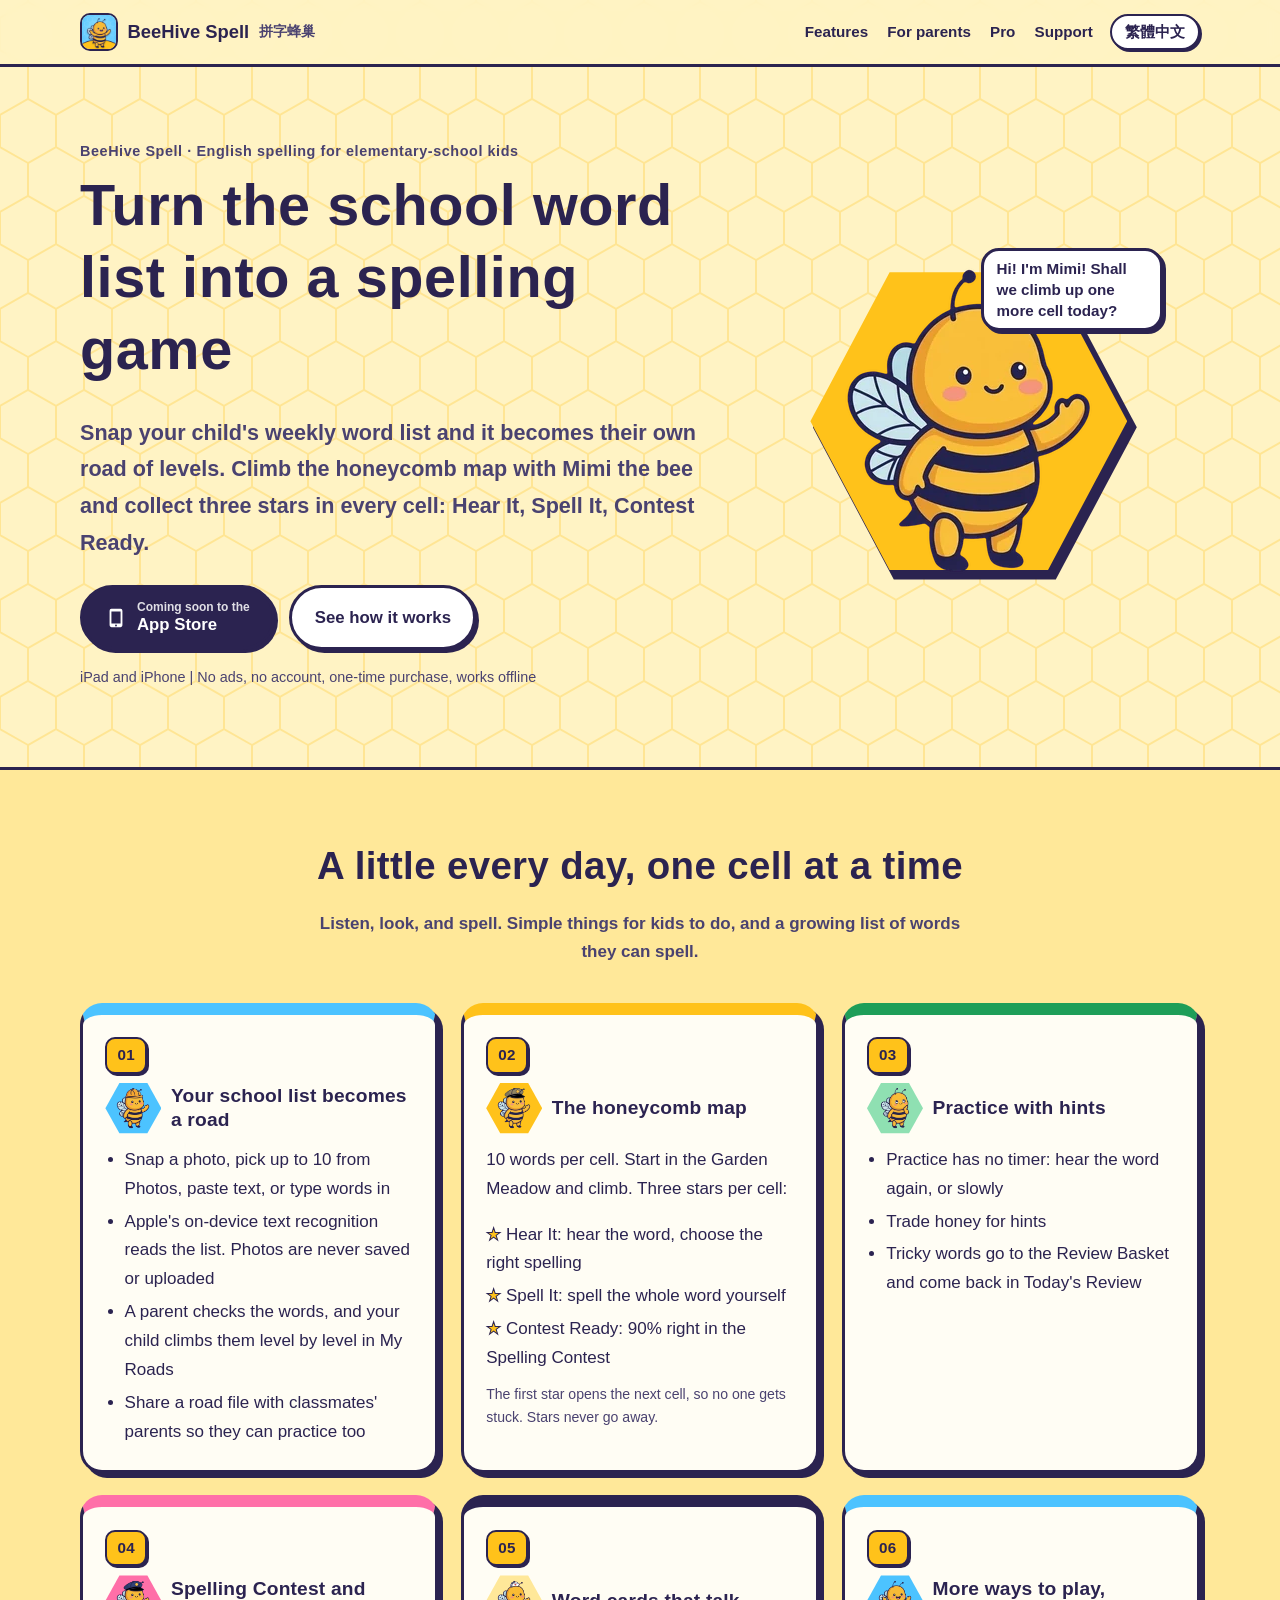
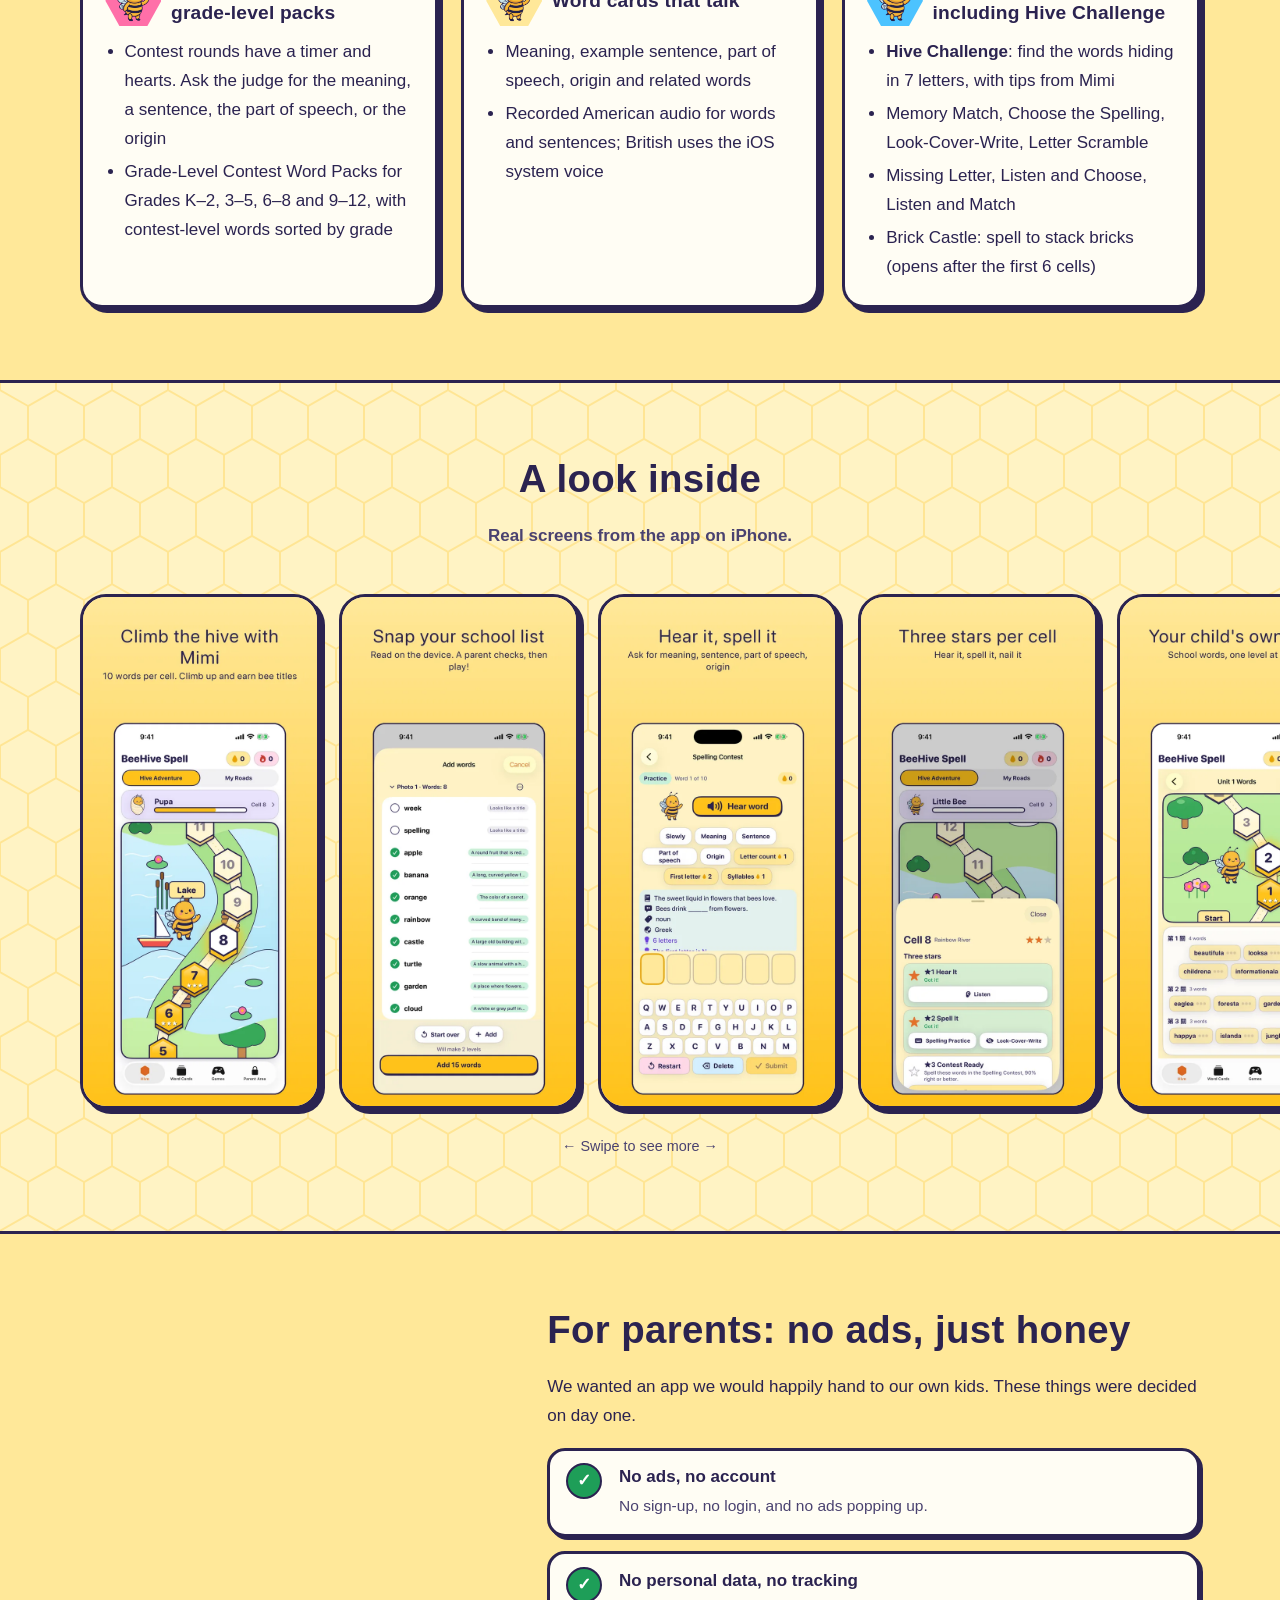
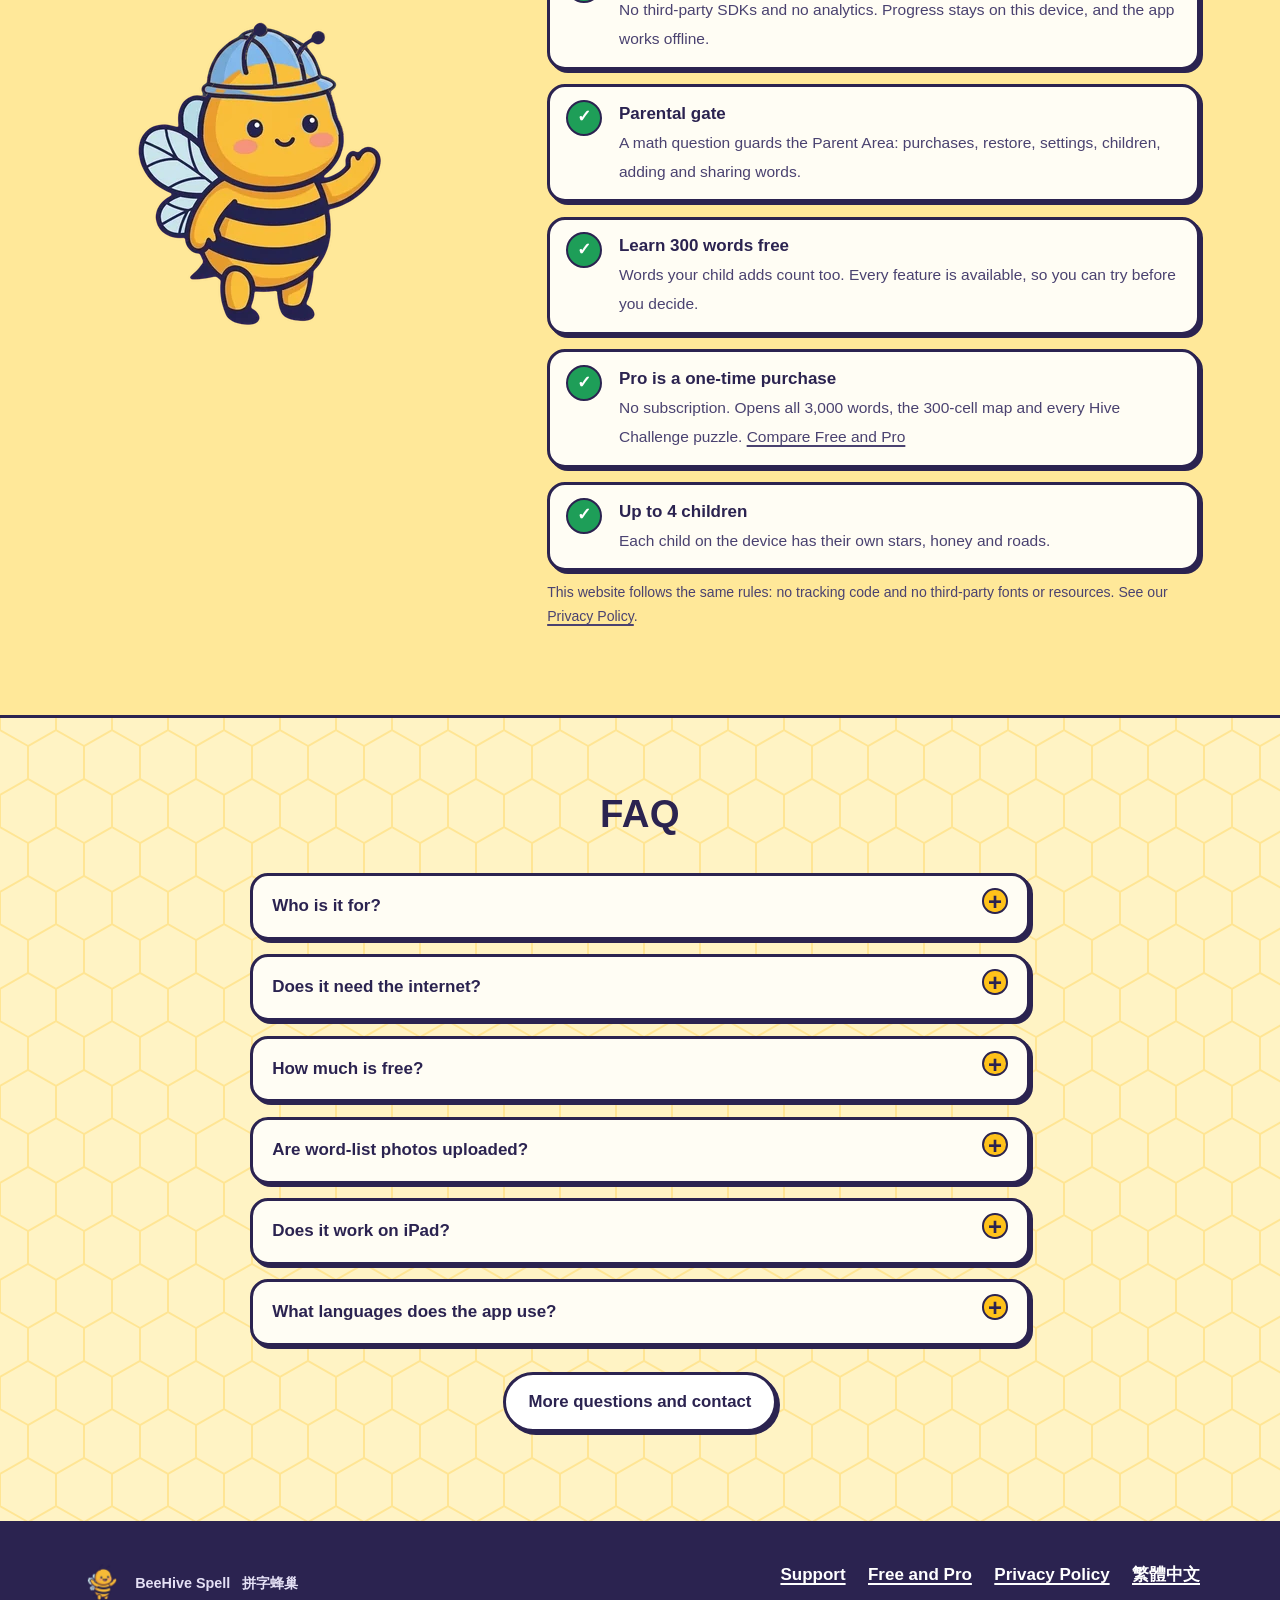
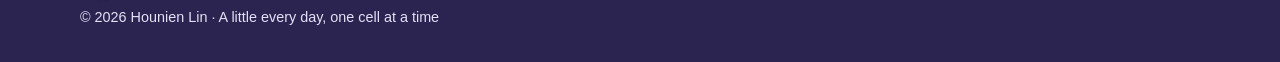
==== en/index.html @ 7cbc0c39 "BeeHive Spell website: landing, Pro, support and privacy pages (zh-Hant + en) Static site for GitHub" ====
<!doctype html>
<html lang="en">
<head>
<meta charset="utf-8">
<meta name="viewport" content="width=device-width, initial-scale=1">
<title>BeeHive Spell: turn school word lists into a spelling game</title>
<meta name="description" content="BeeHive Spell is an English spelling app for elementary-school kids. Turn your child's school word list into a spelling game, climb the honeycomb map with Mimi the bee, and collect three stars in every cell. No ads, no account, one-time purchase.">
<link rel="canonical" href="https://hounienlin.github.io/beehive_web/en/">
<link rel="alternate" hreflang="zh-Hant" href="https://hounienlin.github.io/beehive_web/">
<link rel="alternate" hreflang="en" href="https://hounienlin.github.io/beehive_web/en/">
<link rel="alternate" hreflang="x-default" href="https://hounienlin.github.io/beehive_web/">
<meta property="og:type" content="website">
<meta property="og:title" content="BeeHive Spell">
<meta property="og:description" content="Turn your child's school word list into a spelling game: snap, check, play.">
<meta property="og:image" content="https://hounienlin.github.io/beehive_web/assets/img/icon/og-icon.png">
<meta property="og:locale" content="en_US">
<meta name="theme-color" content="#FFC21A">
<link rel="icon" href="../assets/img/icon/favicon-32.png" sizes="32x32" type="image/png">
<link rel="icon" href="../assets/img/icon/favicon-192.png" sizes="192x192" type="image/png">
<link rel="apple-touch-icon" href="../assets/img/icon/apple-touch-icon.png">
<link rel="stylesheet" href="../assets/css/style.css">
</head>
<body>
<a class="skip" href="#main">Skip to main content</a>

<header class="site-header">
  <div class="wrap">
    <a class="brand" href="index.html"><img src="../assets/img/icon/favicon-192.png" alt="" width="38" height="38">BeeHive Spell <small lang="zh-Hant">拼字蜂巢</small></a>
    <nav class="nav" aria-label="Main">
      <a class="hide-sm" href="#features">Features</a>
      <a class="hide-sm" href="#parents">For parents</a>
      <a href="pro.html">Pro</a>
      <a href="support.html">Support</a>
      <a class="lang" href="../index.html" hreflang="zh-Hant" lang="zh-Hant">繁體中文</a>
    </nav>
  </div>
</header>

<main id="main">

<section class="hero" aria-labelledby="hero-title">
  <div class="wrap">
    <div>
      <p class="eyebrow">BeeHive Spell · English spelling for elementary-school kids</p>
      <h1 id="hero-title">Turn the school word list into a spelling game</h1>
      <p class="lede">Snap your child's weekly word list and it becomes their own road of levels. Climb the honeycomb map with Mimi the bee and collect three stars in every cell: Hear It, Spell It, Contest Ready.</p>
      <div class="hero-cta">
        <!-- TODO(after launch): replace href with https://apps.apple.com/app/id<APP_ID>
             and switch to the "Download on the App Store" badge from Apple's marketing resources
             (download it into assets/img/; do not hot-link it from Apple's servers). -->
        <a class="btn btn-store" href="#" aria-label="Coming soon to the App Store">
          <svg viewBox="0 0 24 24" aria-hidden="true"><path d="M7 2h10a2 2 0 0 1 2 2v16a2 2 0 0 1-2 2H7a2 2 0 0 1-2-2V4a2 2 0 0 1 2-2zm0 3v13h10V5H7zm5 14.2a1 1 0 1 0 0 2 1 1 0 0 0 0-2z"/></svg>
          <span><small>Coming soon to the</small>App Store</span>
        </a>
        <a class="btn btn-ghost" href="#features">See how it works</a>
      </div>
      <p class="hero-note">iPad and iPhone | No ads, no account, one-time purchase, works offline</p>
    </div>
    <div class="hero-art">
      <img src="../assets/img/mascot/mascot_bee.webp" alt="Mimi the bee, a cartoon bee waving hello" width="360" height="360">
      <p class="bubble" aria-hidden="true">Hi! I'm Mimi! Shall we climb up one more cell today?</p>
    </div>
  </div>
</section>

<section id="features" class="section band" aria-labelledby="features-title">
  <div class="wrap">
    <div class="section-head">
      <h2 id="features-title">A little every day, one cell at a time</h2>
      <p>Listen, look, and spell. Simple things for kids to do, and a growing list of words they can spell.</p>
    </div>
    <div class="grid">
      <article class="card feature c-sky">
        <span class="no">01</span>
        <h3><span class="icon-hex"><img src="../assets/img/mascot/mascot_bee_builder.webp" alt="" width="48" height="48" loading="lazy"></span>Your school list becomes a road</h3>
        <ul>
          <li>Snap a photo, pick up to 10 from Photos, paste text, or type words in</li>
          <li>Apple's on-device text recognition reads the list. Photos are never saved or uploaded</li>
          <li>A parent checks the words, and your child climbs them level by level in My Roads</li>
          <li>Share a road file with classmates' parents so they can practice too</li>
        </ul>
      </article>

      <article class="card feature c-honey">
        <span class="no">02</span>
        <h3><span class="icon-hex"><img src="../assets/img/mascot/mascot_bee_scout.webp" alt="" width="48" height="48" loading="lazy"></span>The honeycomb map</h3>
        <p>10 words per cell. Start in the Garden Meadow and climb. Three stars per cell:</p>
        <ul class="stars">
          <li>Hear It: hear the word, choose the right spelling</li>
          <li>Spell It: spell the whole word yourself</li>
          <li>Contest Ready: 90% right in the Spelling Contest</li>
        </ul>
        <p class="note">The first star opens the next cell, so no one gets stuck. Stars never go away.</p>
      </article>

      <article class="card feature c-leaf">
        <span class="no">03</span>
        <h3><span class="icon-hex"><img src="../assets/img/mascot/mascot_mood_think.webp" alt="" width="48" height="48" loading="lazy"></span>Practice with hints</h3>
        <ul>
          <li>Practice has no timer: hear the word again, or slowly</li>
          <li>Trade honey for hints</li>
          <li>Tricky words go to the Review Basket and come back in Today's Review</li>
        </ul>
      </article>

      <article class="card feature c-pink">
        <span class="no">04</span>
        <h3><span class="icon-hex"><img src="../assets/img/mascot/mascot_bee_captain.webp" alt="" width="48" height="48" loading="lazy"></span>Spelling Contest and grade-level packs</h3>
        <ul>
          <li>Contest rounds have a timer and hearts. Ask the judge for the meaning, a sentence, the part of speech, or the origin</li>
          <li>Grade-Level Contest Word Packs for Grades K–2, 3–5, 6–8 and 9–12, with contest-level words sorted by grade</li>
        </ul>
        <!-- Grade packs: list them; never claim complete grade coverage (see marketing-terms.md). Pricing of packs is undecided: do not mention price or "included in Pro". -->
      </article>

      <article class="card feature c-ink">
        <span class="no">05</span>
        <h3><span class="icon-hex"><img src="../assets/img/mascot/mascot_bee_nurse.webp" alt="" width="48" height="48" loading="lazy"></span>Word cards that talk</h3>
        <ul>
          <li>Meaning, example sentence, part of speech, origin and related words</li>
          <li>Recorded American audio for words and sentences; British uses the iOS system voice</li>
        </ul>
      </article>

      <article class="card feature c-sky">
        <span class="no">06</span>
        <h3><span class="icon-hex"><img src="../assets/img/mascot/mascot_mood_cheer.webp" alt="" width="48" height="48" loading="lazy"></span>More ways to play, including Hive Challenge</h3>
        <ul>
          <li><strong>Hive Challenge</strong>: find the words hiding in 7 letters, with tips from Mimi</li>
          <li>Memory Match, Choose the Spelling, Look-Cover-Write, Letter Scramble</li>
          <li>Missing Letter, Listen and Choose, Listen and Match</li>
          <li>Brick Castle: spell to stack bricks (opens after the first 6 cells)</li>
        </ul>
      </article>
    </div>
  </div>
</section>

<section id="screens" class="section" aria-labelledby="screens-title">
  <div class="wrap section-head">
    <h2 id="screens-title">A look inside</h2>
    <p>Real screens from the app on iPhone.</p>
  </div>
  <!-- Source: app repo docs/appstore/final/en-US/iphone-6.9/, regenerate with tools/sync_assets.py; re-check alt text when the set changes -->
  <ul class="shots" aria-label="App screenshots, scroll sideways">
    <li><img src="../assets/img/screenshots/en-US/01-climb-hive.webp" alt="The honeycomb map: climb with Mimi and earn bee titles" width="600" height="1304" loading="lazy"></li>
    <li><img src="../assets/img/screenshots/en-US/02-scan-to-road.webp" alt="Snap your school list: words are read on the device, a parent checks, then play" width="600" height="1304" loading="lazy"></li>
    <li><img src="../assets/img/screenshots/en-US/03-spelling-hints.webp" alt="Spelling practice: ask for meaning, sentence, part of speech or origin" width="600" height="1304" loading="lazy"></li>
    <li><img src="../assets/img/screenshots/en-US/04-three-stars.webp" alt="Three stars per cell" width="600" height="1304" loading="lazy"></li>
    <li><img src="../assets/img/screenshots/en-US/05-my-roads.webp" alt="My Roads: school words, one level at a time" width="600" height="1304" loading="lazy"></li>
    <li><img src="../assets/img/screenshots/en-US/06-word-card.webp" alt="A word card that reads the word aloud" width="600" height="1304" loading="lazy"></li>
    <li><img src="../assets/img/screenshots/en-US/07-practice-modes.webp" alt="The games screen with many ways to practice" width="600" height="1304" loading="lazy"></li>
    <li><img src="../assets/img/screenshots/en-US/08-parent-gate.webp" alt="The parental gate in front of the Parent Area" width="600" height="1304" loading="lazy"></li>
  </ul>
  <p class="shots-hint" aria-hidden="true">← Swipe to see more →</p>
</section>

<section id="parents" class="section band" aria-labelledby="parents-title">
  <div class="wrap trust">
    <div class="trust-art">
      <img src="../assets/img/mascot/mascot_bee_guard.webp" alt="Mimi as a guard bee wearing a cap" width="360" height="360" loading="lazy">
    </div>
    <div>
      <h2 id="parents-title">For parents: no ads, just honey</h2>
      <p>We wanted an app we would happily hand to our own kids. These things were decided on day one.</p>
      <ul class="checks">
        <li><div><strong>No ads, no account</strong><span>No sign-up, no login, and no ads popping up.</span></div></li>
        <li><div><strong>No personal data, no tracking</strong><span>No third-party SDKs and no analytics. Progress stays on this device, and the app works offline.</span></div></li>
        <li><div><strong>Parental gate</strong><span>A math question guards the Parent Area: purchases, restore, settings, children, adding and sharing words.</span></div></li>
        <li><div><strong>Learn 300 words free</strong><span>Words your child adds count too. Every feature is available, so you can try before you decide.</span></div></li>
        <li><div><strong>Pro is a one-time purchase</strong><span>No subscription. Opens all 3,000 words, the 300-cell map and every Hive Challenge puzzle. <a href="pro.html">Compare Free and Pro</a></span></div></li>
        <li><div><strong>Up to 4 children</strong><span>Each child on the device has their own stars, honey and roads.</span></div></li>
      </ul>
      <p class="note">This website follows the same rules: no tracking code and no third-party fonts or resources. See our <a href="privacy.html">Privacy Policy</a>.</p>
    </div>
  </div>
</section>

<section id="faq" class="section" aria-labelledby="faq-title">
  <div class="narrow">
    <div class="section-head">
      <h2 id="faq-title">FAQ</h2>
    </div>
    <div class="faq">
      <details>
        <summary>Who is it for?</summary>
        <p>BeeHive Spell helps elementary-school kids practice English spelling. Kind words only: when a word is tricky, Mimi says "Almost! Let's listen again!"</p>
      </details>
      <details>
        <summary>Does it need the internet?</summary>
        <p>No. Words, images and audio are bundled in the app, so it works offline.</p>
      </details>
      <details>
        <summary>How much is free?</summary>
        <p>Your child can learn up to 300 words for free, including words you add yourself, with every feature available. After 300 learned words, starting practice shows the Pro screen for a parent to decide. See <a href="pro.html">Free and Pro</a>.</p>
      </details>
      <details>
        <summary>Are word-list photos uploaded?</summary>
        <p>No. Apple's built-in text recognition reads the words on this device only. Photos are never saved or uploaded.</p>
      </details>
      <details>
        <summary>Does it work on iPad?</summary>
        <p>Yes. BeeHive Spell is designed for iPad first and also works on iPhone.</p>
      </details>
      <details>
        <summary>What languages does the app use?</summary>
        <p>English or Traditional Chinese, switchable in the app.</p>
      </details>
    </div>
    <p style="text-align:center;margin-top:1.6rem"><a class="btn btn-ghost" href="support.html">More questions and contact</a></p>
  </div>
</section>

</main>

<footer class="site-footer">
  <div class="wrap">
    <div>
      <p class="foot-brand"><img src="../assets/img/mascot/mascot_mood_cheer.webp" alt="" width="44" height="44" loading="lazy">BeeHive Spell <span lang="zh-Hant">拼字蜂巢</span></p>
      <p>© 2026 Hounien Lin · A little every day, one cell at a time</p>
    </div>
    <nav aria-label="Footer">
      <ul>
        <li><a href="support.html">Support</a></li>
        <li><a href="pro.html">Free and Pro</a></li>
        <li><a href="privacy.html">Privacy Policy</a></li>
        <li><a href="../index.html" hreflang="zh-Hant" lang="zh-Hant">繁體中文</a></li>
      </ul>
    </nav>
  </div>
</footer>
</body>
</html>
---- assets/css/style.css ----
/* BeeHive Spell site — one stylesheet, no external fonts or resources. */

:root {
  --honey: #FFC21A;
  --honey-soft: #FFE899;
  --cream: #FFF3C4;
  --sky: #4CC3FF;
  --leaf: #1E9E58;
  --pink: #FF6FA8;
  --ink: #2B2350;
  --ink-soft: #4A4270;
  --paper: #FFFDF4;
  --radius: 22px;
  --line: 3px;
  --pop: 5px 5px 0 var(--ink);
  --pop-sm: 3px 3px 0 var(--ink);
  --wrap: 1120px;
  --font: ui-rounded, "SF Pro Rounded", -apple-system, BlinkMacSystemFont, "PingFang TC", "Heiti TC",
    "Microsoft JhengHei", "Noto Sans TC", "Segoe UI", Roboto, "Helvetica Neue", Arial, sans-serif;
  color-scheme: light;
}

*, *::before, *::after { box-sizing: border-box; }

html { -webkit-text-size-adjust: 100%; scroll-behavior: smooth; }
@media (prefers-reduced-motion: reduce) {
  html { scroll-behavior: auto; }
  *, *::before, *::after { animation: none !important; transition: none !important; }
}

body {
  margin: 0;
  font-family: var(--font);
  font-size: 1.0625rem;
  line-height: 1.7;
  color: var(--ink);
  background-color: var(--cream);
  /* subtle honeycomb pattern (inline SVG, no network request) */
  background-image: url("data:image/svg+xml,%3Csvg xmlns='http://www.w3.org/2000/svg' width='56' height='97' viewBox='0 0 56 97'%3E%3Cpath d='M28 66 0 50V18L28 2l28 16v32L28 66zm0 31V66m0-64V-30' fill='none' stroke='%23FFC21A' stroke-opacity='.28' stroke-width='2'/%3E%3C/svg%3E");
  background-size: 56px 97px;
}

img { max-width: 100%; height: auto; display: block; }
a { color: inherit; text-decoration-thickness: 2px; text-underline-offset: 3px; }
a:hover { text-decoration-color: var(--pink); }
:focus-visible { outline: 3px solid var(--sky); outline-offset: 3px; border-radius: 6px; }

h1, h2, h3 { line-height: 1.25; margin: 0 0 .5em; letter-spacing: .01em; }
h1 { font-size: clamp(2rem, 6vw, 3.6rem); font-weight: 900; }
h2 { font-size: clamp(1.6rem, 3.6vw, 2.4rem); font-weight: 900; }
h3 { font-size: 1.2rem; font-weight: 800; }
p { margin: 0 0 1em; }

.wrap { width: min(100% - 2.5rem, var(--wrap)); margin-inline: auto; }
.narrow { width: min(100% - 2.5rem, 780px); margin-inline: auto; }

.skip {
  position: absolute; left: -999px; top: 0; z-index: 99;
  background: var(--ink); color: #fff; padding: .6rem 1rem; border-radius: 0 0 12px 0;
}
.skip:focus { left: 0; }

/* ---------- header ---------- */
.site-header {
  position: sticky; top: 0; z-index: 10;
  background: rgba(255, 243, 196, .94);
  border-bottom: var(--line) solid var(--ink);
}
@supports (backdrop-filter: blur(6px)) {
  .site-header { background: rgba(255, 243, 196, .82); backdrop-filter: blur(6px); }
}
.site-header .wrap {
  display: flex; align-items: center; gap: 1rem; min-height: 64px; flex-wrap: wrap;
}
.brand {
  display: flex; align-items: center; gap: .6rem; text-decoration: none; font-weight: 900; font-size: 1.15rem;
  margin-right: auto;
}
.brand img { width: 38px; height: 38px; border-radius: 10px; border: 2px solid var(--ink); }
.brand small { font-weight: 700; color: var(--ink-soft); font-size: .85rem; }
.nav { display: flex; gap: .25rem 1rem; flex-wrap: wrap; align-items: center; font-weight: 700; font-size: .95rem; }
.nav a { text-decoration: none; padding: .25rem .1rem; }
.nav a:hover { text-decoration: underline; }
.lang {
  border: 2px solid var(--ink); border-radius: 999px; padding: .2rem .8rem !important;
  background: #fff; box-shadow: 2px 2px 0 var(--ink);
}
@media (max-width: 640px) {
  .nav .hide-sm { display: none; }
  .brand small { display: none; }
}

/* ---------- buttons, chips ---------- */
.btn {
  display: inline-flex; align-items: center; gap: .6rem;
  font: inherit; font-weight: 900; font-size: 1.05rem; text-decoration: none;
  padding: .8rem 1.4rem; border-radius: 999px;
  border: var(--line) solid var(--ink); box-shadow: var(--pop-sm);
  background: var(--honey); color: var(--ink);
  transition: transform .12s ease, box-shadow .12s ease;
}
.btn:hover { transform: translate(-1px, -1px); box-shadow: 4px 4px 0 var(--ink); }
.btn:active { transform: translate(2px, 2px); box-shadow: 1px 1px 0 var(--ink); }
.btn-store { background: var(--ink); color: #fff; }
.btn-store svg { width: 22px; height: 22px; fill: currentColor; }
.btn-store span { display: flex; flex-direction: column; line-height: 1.15; text-align: left; }
.btn-store small { font-weight: 700; font-size: .75rem; opacity: .85; }
.btn-ghost { background: #fff; }

.chip {
  display: inline-block; font-weight: 800; font-size: .85rem;
  padding: .2rem .75rem; border-radius: 999px;
  border: 2px solid var(--ink); background: var(--honey-soft);
}

/* ---------- hero ---------- */
.hero { padding: clamp(2rem, 6vw, 4.5rem) 0 clamp(2.5rem, 6vw, 4rem); }
.hero .wrap { display: grid; gap: 2rem; align-items: center; grid-template-columns: 1.15fr .85fr; }
@media (max-width: 820px) { .hero .wrap { grid-template-columns: 1fr; text-align: center; } }
.hero .lede { font-size: clamp(1.1rem, 2.2vw, 1.35rem); font-weight: 600; color: var(--ink-soft); max-width: 34em; }
@media (max-width: 820px) { .hero .lede { margin-inline: auto; } }
.hero h1 .en { display: block; font-size: .45em; font-weight: 800; color: var(--ink-soft); margin-top: .35em; letter-spacing: .02em; }
.hero-cta { display: flex; flex-wrap: wrap; gap: .9rem; margin-top: 1.5rem; }
@media (max-width: 820px) { .hero-cta { justify-content: center; } }
.hero-note { font-size: .9rem; color: var(--ink-soft); margin-top: .9rem; }
.hero-art { position: relative; justify-self: center; width: min(360px, 78vw); aspect-ratio: 1; }
.hero-art::before, .hero-art::after {
  content: ""; position: absolute;
  clip-path: polygon(25% 3%, 75% 3%, 100% 50%, 75% 97%, 25% 97%, 0 50%);
}
.hero-art::before { inset: 5%; background: var(--ink); transform: translate(6px, 6px); }
.hero-art::after { inset: 6%; background: var(--honey); box-shadow: none; }
.hero-art img { position: relative; z-index: 1; width: 100%; animation: bob 4s ease-in-out infinite; }
@keyframes bob { 0%, 100% { transform: translateY(0) rotate(-2deg); } 50% { transform: translateY(-10px) rotate(2deg); } }
.bubble {
  position: absolute; z-index: 2; top: 2%; right: -4%;
  background: #fff; border: var(--line) solid var(--ink); border-radius: 18px; box-shadow: var(--pop-sm);
  padding: .4rem .8rem; font-weight: 800; font-size: .95rem; max-width: 12em; text-align: left; line-height: 1.4;
}
@media (max-width: 480px) { .bubble { right: 0; font-size: .85rem; } }

/* ---------- sections ---------- */
section { scroll-margin-top: 80px; }
.section { padding: clamp(2.5rem, 6vw, 4.5rem) 0; }
.section-head { text-align: center; max-width: 40em; margin: 0 auto 2.2rem; }
.section-head p { color: var(--ink-soft); font-weight: 600; }
.band { background: var(--honey-soft); border-block: var(--line) solid var(--ink); }

.card {
  background: var(--paper); border: var(--line) solid var(--ink); border-radius: var(--radius);
  box-shadow: var(--pop); padding: 1.4rem 1.4rem 1.2rem;
}
.grid { display: grid; gap: 1.4rem; grid-template-columns: repeat(auto-fit, minmax(min(100%, 300px), 1fr)); }
.feature h3 { display: flex; align-items: center; gap: .6rem; }
.feature ul { margin: .4rem 0 0; padding-left: 1.2rem; }
.feature li { margin-bottom: .25rem; }
.icon-hex {
  flex: none; width: 56px; height: 56px; display: grid; place-items: center; padding: 4px;
  clip-path: polygon(25% 5%, 75% 5%, 100% 50%, 75% 95%, 25% 95%, 0 50%);
  background: var(--honey);
}
.icon-hex img { width: 100%; }
.c-sky .icon-hex { background: var(--sky); }
.c-leaf .icon-hex { background: #8FE0B2; }
.c-pink .icon-hex { background: var(--pink); }
.c-honey .icon-hex { background: var(--honey); }
.c-ink .icon-hex { background: var(--honey-soft); }
.c-sky { border-top: 12px solid var(--sky); }
.c-leaf { border-top: 12px solid var(--leaf); }
.c-pink { border-top: 12px solid var(--pink); }
.c-honey { border-top: 12px solid var(--honey); }
.c-ink { border-top: 12px solid var(--ink); }
.stars { list-style: none; padding: 0 !important; }
.stars li::before { content: "★ "; color: var(--honey); -webkit-text-stroke: 1px var(--ink); }
.note { font-size: .88rem; color: var(--ink-soft); margin-top: .6rem; }

/* ---------- screenshots ---------- */
.shots {
  display: flex; gap: 1.2rem; overflow-x: auto; scroll-snap-type: x mandatory;
  padding: .5rem 1.25rem 1.6rem; margin: 0; list-style: none;
  -webkit-overflow-scrolling: touch;
}
@media (min-width: 1160px) { .shots { padding-inline: calc((100vw - var(--wrap)) / 2); } }
.shots li { flex: none; width: clamp(180px, 22vw, 240px); scroll-snap-align: center; }
.shots img {
  width: 100%; border: var(--line) solid var(--ink); border-radius: 26px; box-shadow: var(--pop);
  background: var(--honey-soft);
}
.shots-hint { text-align: center; font-size: .9rem; color: var(--ink-soft); margin: 0; }

/* ---------- trust ---------- */
.trust { display: grid; gap: 2rem; grid-template-columns: .8fr 1.2fr; align-items: center; }
@media (max-width: 820px) { .trust { grid-template-columns: 1fr; } .trust-art { max-width: 220px; margin: 0 auto; } }
.checks { list-style: none; padding: 0; margin: 0; display: grid; gap: .9rem; }
.checks li {
  display: grid; grid-template-columns: 40px 1fr; gap: .8rem; align-items: start;
  background: var(--paper); border: var(--line) solid var(--ink); border-radius: 18px; padding: .8rem 1rem;
  box-shadow: var(--pop-sm);
}
.checks li::before {
  content: "✓"; display: grid; place-items: center; width: 36px; height: 36px; border-radius: 50%;
  background: var(--leaf); color: #fff; font-weight: 900; border: 2px solid var(--ink);
}
.checks strong { display: block; }
.checks span { color: var(--ink-soft); font-size: .97rem; }

/* ---------- FAQ ---------- */
.faq { display: grid; gap: .9rem; }
.faq details {
  background: var(--paper); border: var(--line) solid var(--ink); border-radius: 18px; box-shadow: var(--pop-sm);
  padding: 0 1.2rem;
}
.faq summary {
  cursor: pointer; font-weight: 800; padding: 1rem 2rem 1rem 0; position: relative; list-style: none;
}
.faq summary::-webkit-details-marker { display: none; }
.faq summary::after {
  content: "+"; position: absolute; right: 0; top: .75rem; font-size: 1.5rem; line-height: 1; font-weight: 900;
  width: 1.6rem; height: 1.6rem; display: grid; place-items: center;
  background: var(--honey); border: 2px solid var(--ink); border-radius: 50%;
}
.faq details[open] summary::after { content: "−"; }
.faq details > *:not(summary) { margin-top: 0; }
.faq details > :last-child { padding-bottom: 1rem; }

/* ---------- document pages (privacy / support) ---------- */
.doc { padding: clamp(2rem, 5vw, 3.5rem) 0 4rem; }
.doc .card { padding: clamp(1.4rem, 4vw, 2.6rem); }
.doc h1 { font-size: clamp(1.8rem, 5vw, 2.6rem); }
.doc h2 { font-size: 1.35rem; margin-top: 2rem; padding-top: 1.2rem; border-top: 2px dashed var(--honey); }
.doc ul { padding-left: 1.3rem; }
.doc li { margin-bottom: .35rem; }
.meta { color: var(--ink-soft); font-size: .95rem; }
.meta p { margin: 0 0 .2rem; }
.doc-head { display: flex; gap: 1rem; align-items: center; margin-bottom: 1rem; }
.doc-head img { width: 84px; flex: none; }
.callout {
  background: var(--honey-soft); border: 2px solid var(--ink); border-radius: 16px; padding: .9rem 1.1rem; margin: 1.2rem 0;
}
.contact-box {
  display: flex; flex-wrap: wrap; gap: .5rem 1rem; align-items: center;
  background: #fff; border: var(--line) solid var(--ink); border-radius: 18px; box-shadow: var(--pop-sm);
  padding: 1rem 1.2rem; margin: 1rem 0 1.5rem; font-weight: 700;
}

/* Placeholder the owner must fill before publishing. Deliberately loud. */
.ph {
  background: repeating-linear-gradient(135deg, #FFE0EC 0 8px, #FFC9DE 8px 16px);
  outline: 2px dashed #C2185B; outline-offset: 1px;
  color: #8A0F45; font-weight: 800; padding: 0 .3em; border-radius: 4px; white-space: nowrap;
}
.ph::before { content: "⚠ "; }

/* ---------- footer ---------- */
.site-footer { background: var(--ink); color: #fff; padding: 2.5rem 0 2rem; margin-top: 0; }
.site-footer .wrap { display: flex; flex-wrap: wrap; gap: 1.2rem 2rem; justify-content: space-between; align-items: flex-start; }
.site-footer a { color: #fff; }
.site-footer nav ul { list-style: none; margin: 0; padding: 0; display: flex; flex-wrap: wrap; gap: .4rem 1.4rem; font-weight: 700; }
.site-footer p { margin: 0; color: #E4E0F5; font-size: .9rem; }
.site-footer .foot-brand { display: flex; gap: .7rem; align-items: center; font-weight: 900; }
.site-footer .foot-brand img { width: 44px; }
.site-footer .ph { color: #8A0F45; }

/* ---------- 404 ---------- */
.lost { min-height: 70vh; display: grid; place-items: center; text-align: center; padding: 3rem 0; }
.lost img { width: 200px; margin: 0 auto 1rem; }
.lost .hero-cta { justify-content: center; }

/* ---------- numbered sections (same writing pattern as the owner's other app site) ---------- */
.no {
  display: inline-grid; place-items: center; flex: none;
  min-width: 2.6rem; height: 2.3rem; padding: 0 .4rem; margin-right: .6rem;
  font-size: .95rem; font-weight: 900; letter-spacing: .02em; color: var(--ink);
  background: var(--honey); border: 2px solid var(--ink); border-radius: 10px; box-shadow: 2px 2px 0 var(--ink);
  font-variant-numeric: tabular-nums;
}
.doc h2 { display: flex; align-items: center; }
.eyebrow { font-weight: 800; font-size: .9rem; color: var(--ink-soft); letter-spacing: .04em; margin: 0 0 .4rem; }
.lead { font-size: 1.12rem; color: var(--ink-soft); font-weight: 600; }
.feature .no { margin-right: 0; margin-bottom: .4rem; }
.contact-box a { font-size: 1.15rem; }

/* ---------- comparison table ---------- */
.table-wrap { overflow-x: auto; margin: 1.2rem 0; border: var(--line) solid var(--ink); border-radius: 18px; box-shadow: var(--pop-sm); background: #fff; }
table.compare { width: 100%; border-collapse: collapse; min-width: 520px; }
.compare th, .compare td { padding: .75rem 1rem; text-align: left; vertical-align: top; border-bottom: 2px solid var(--honey-soft); }
.compare thead th { background: var(--honey); border-bottom: var(--line) solid var(--ink); font-weight: 900; }
.compare thead th.pro { background: var(--sky); }
.compare tbody th { font-weight: 800; width: 28%; background: var(--paper); }
.compare tbody tr:last-child th, .compare tbody tr:last-child td { border-bottom: 0; }
.yes::before { content: "✓ "; color: var(--leaf); font-weight: 900; }
.compare caption { caption-side: bottom; padding: .6rem 1rem; font-size: .85rem; color: var(--ink-soft); text-align: left; }
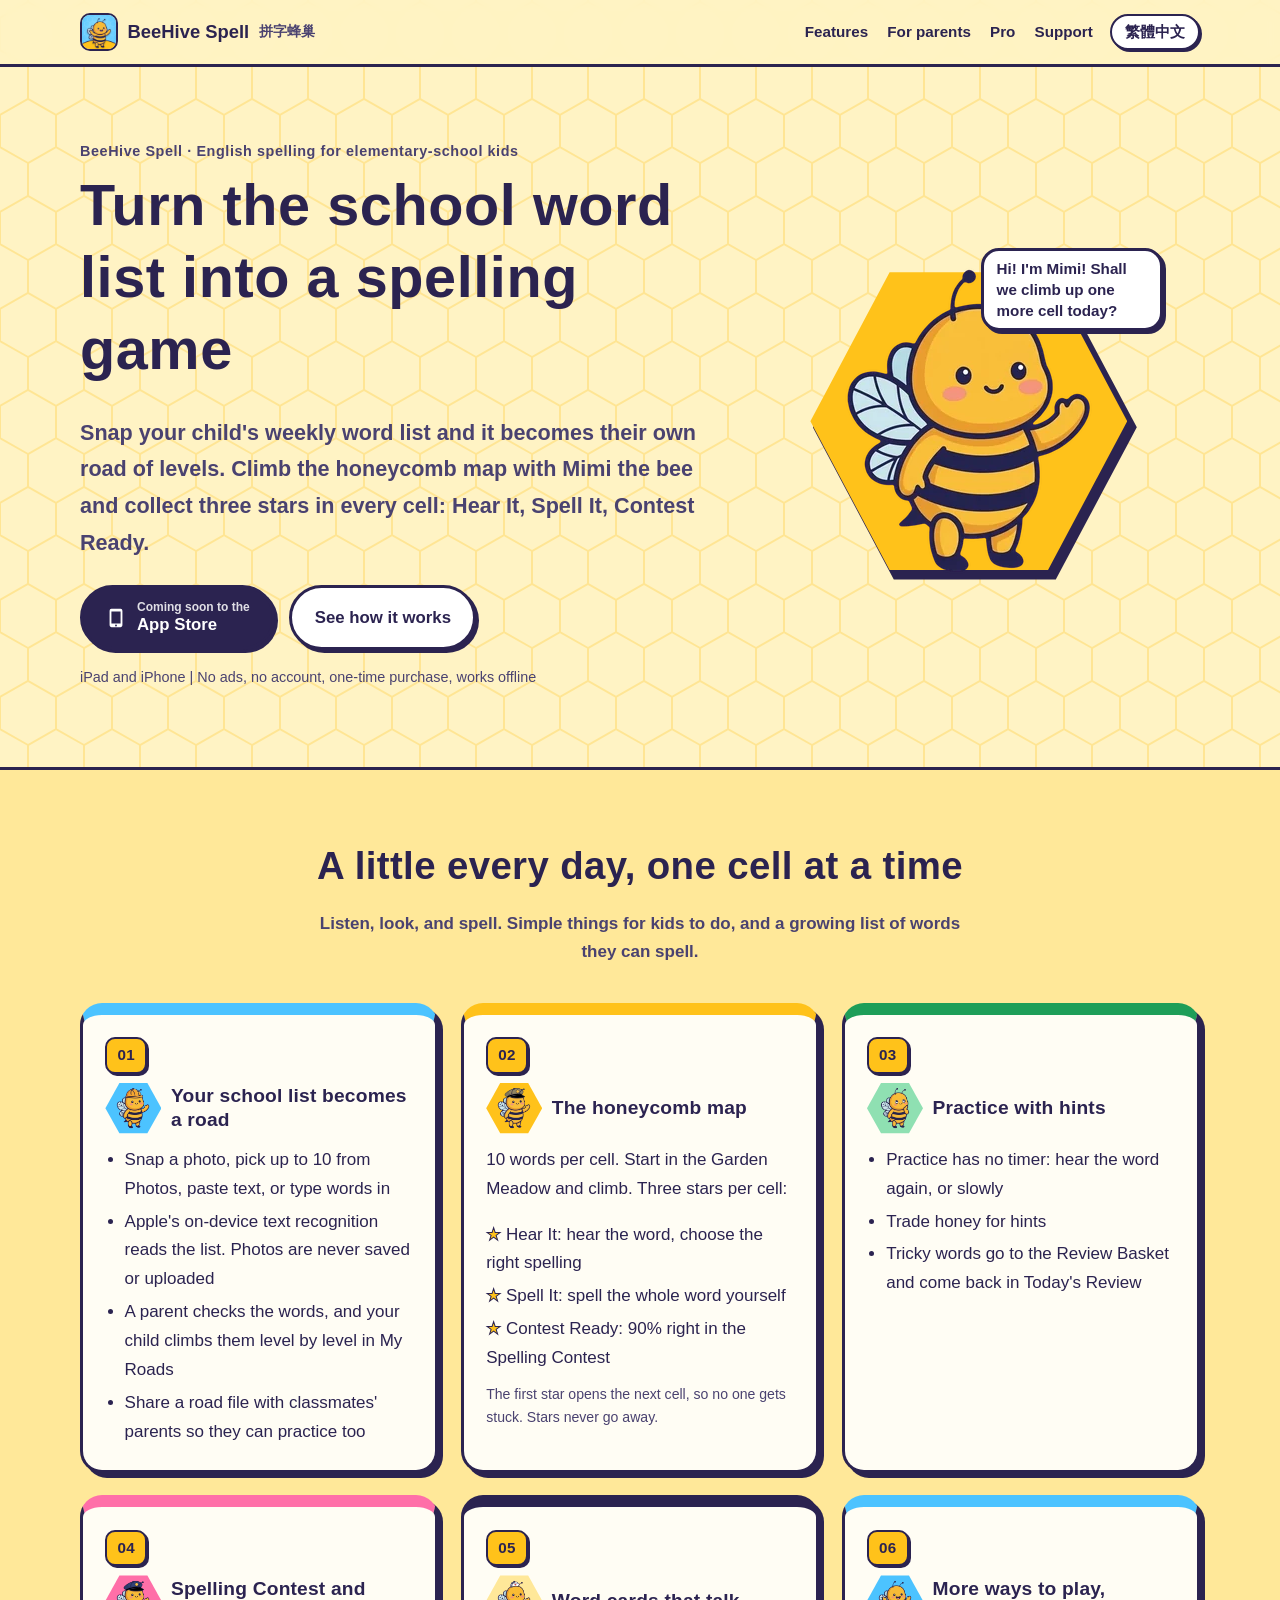
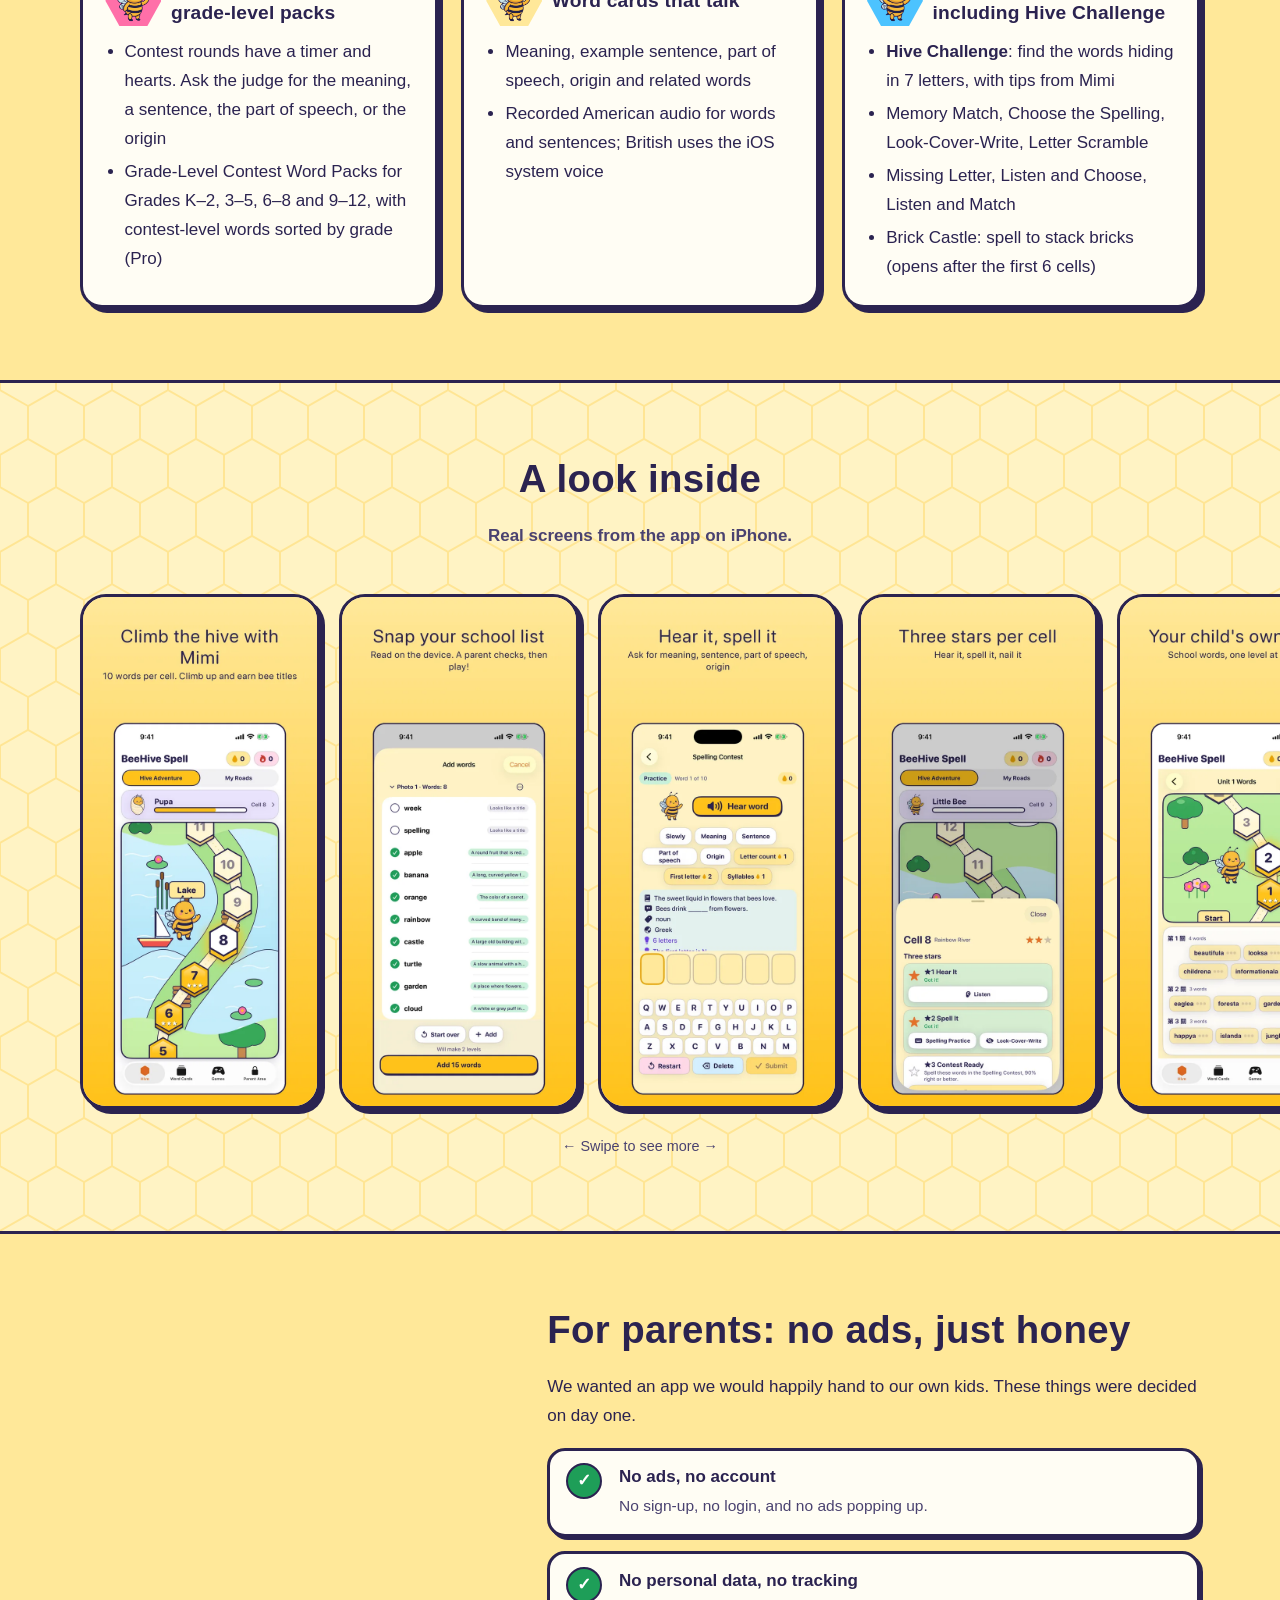
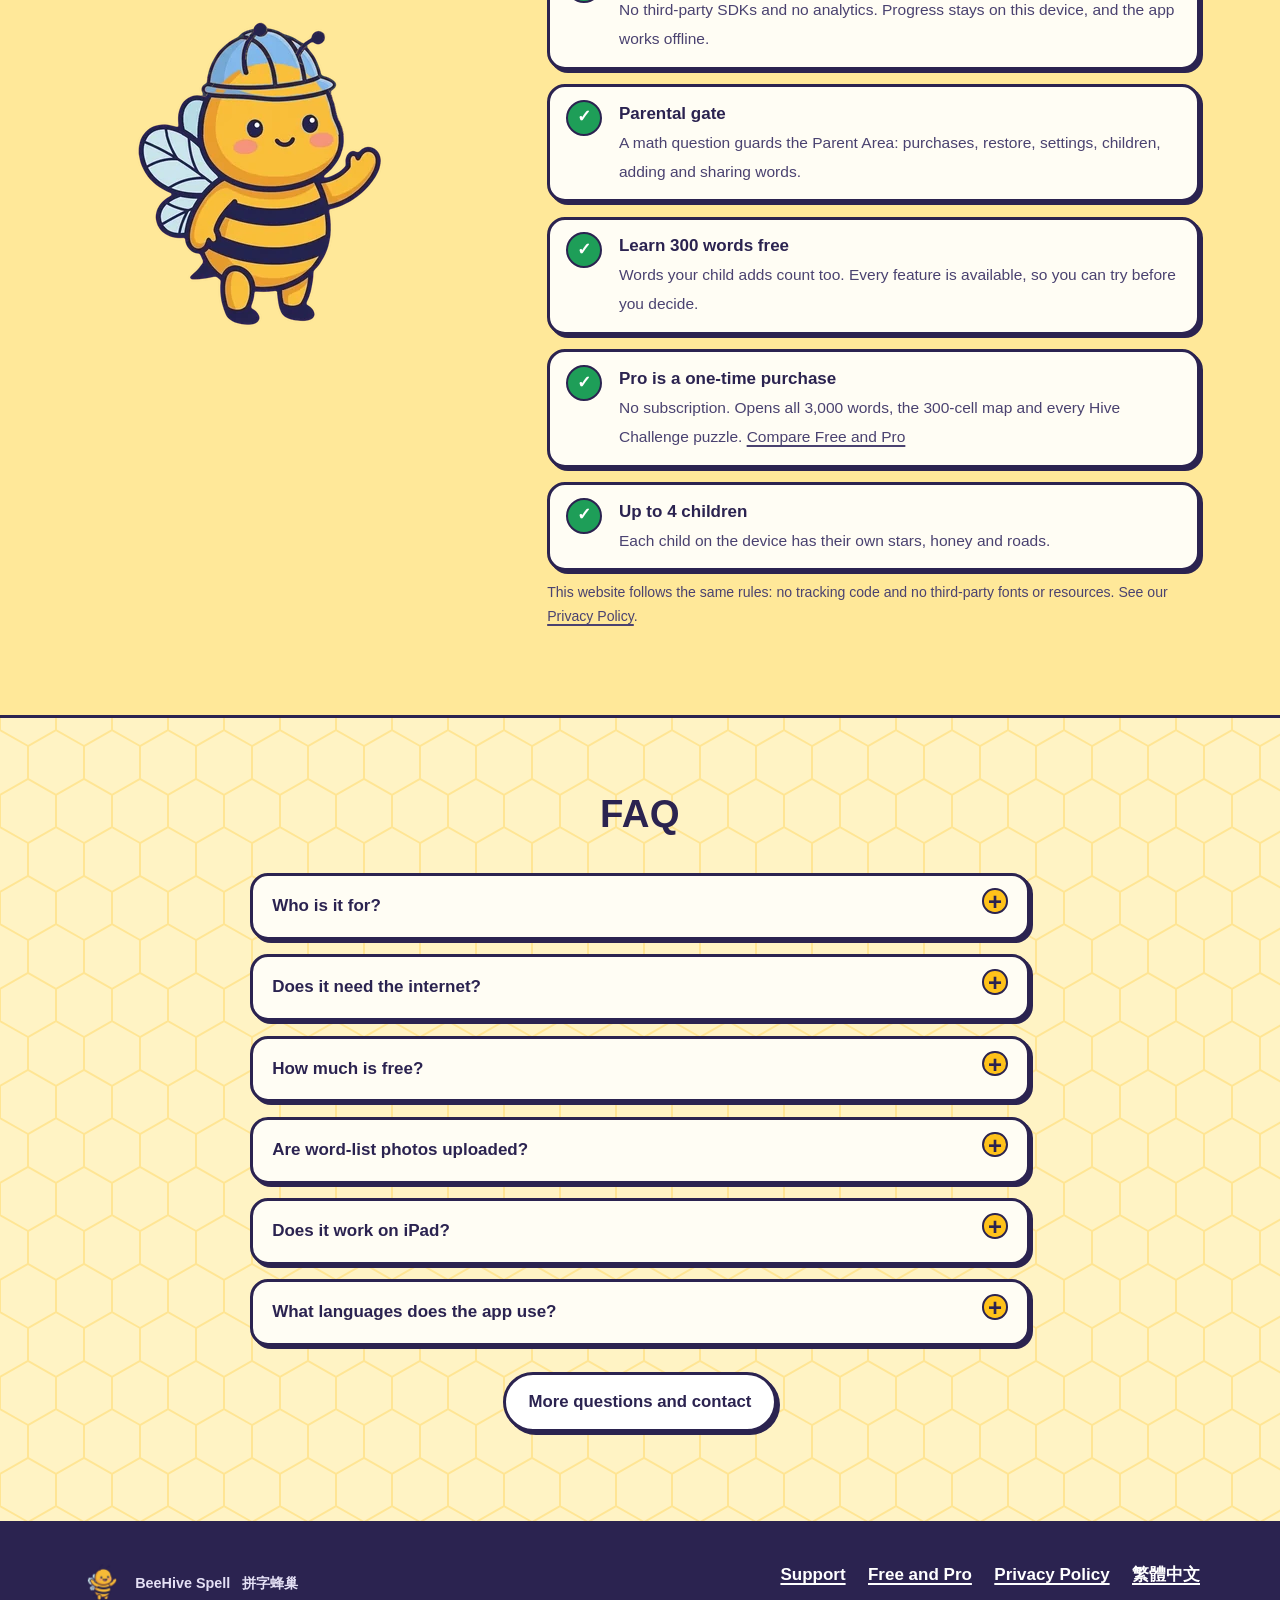
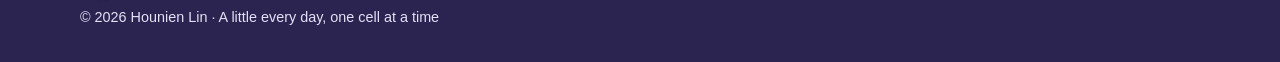
==== commit e4087707: "年級比賽字包只在 Pro；Pro 支援家人共享" ====
--- a/en/index.html
+++ b/en/index.html
@@ -108,7 +108,7 @@
         <h3><span class="icon-hex"><img src="../assets/img/mascot/mascot_bee_captain.webp" alt="" width="48" height="48" loading="lazy"></span>Spelling Contest and grade-level packs</h3>
         <ul>
           <li>Contest rounds have a timer and hearts. Ask the judge for the meaning, a sentence, the part of speech, or the origin</li>
-          <li>Grade-Level Contest Word Packs for Grades K–2, 3–5, 6–8 and 9–12, with contest-level words sorted by grade</li>
+          <li>Grade-Level Contest Word Packs for Grades K–2, 3–5, 6–8 and 9–12, with contest-level words sorted by grade (Pro)</li>
         </ul>
         <!-- Grade packs: list them; never claim complete grade coverage (see marketing-terms.md). Pricing of packs is undecided: do not mention price or "included in Pro". -->
       </article>
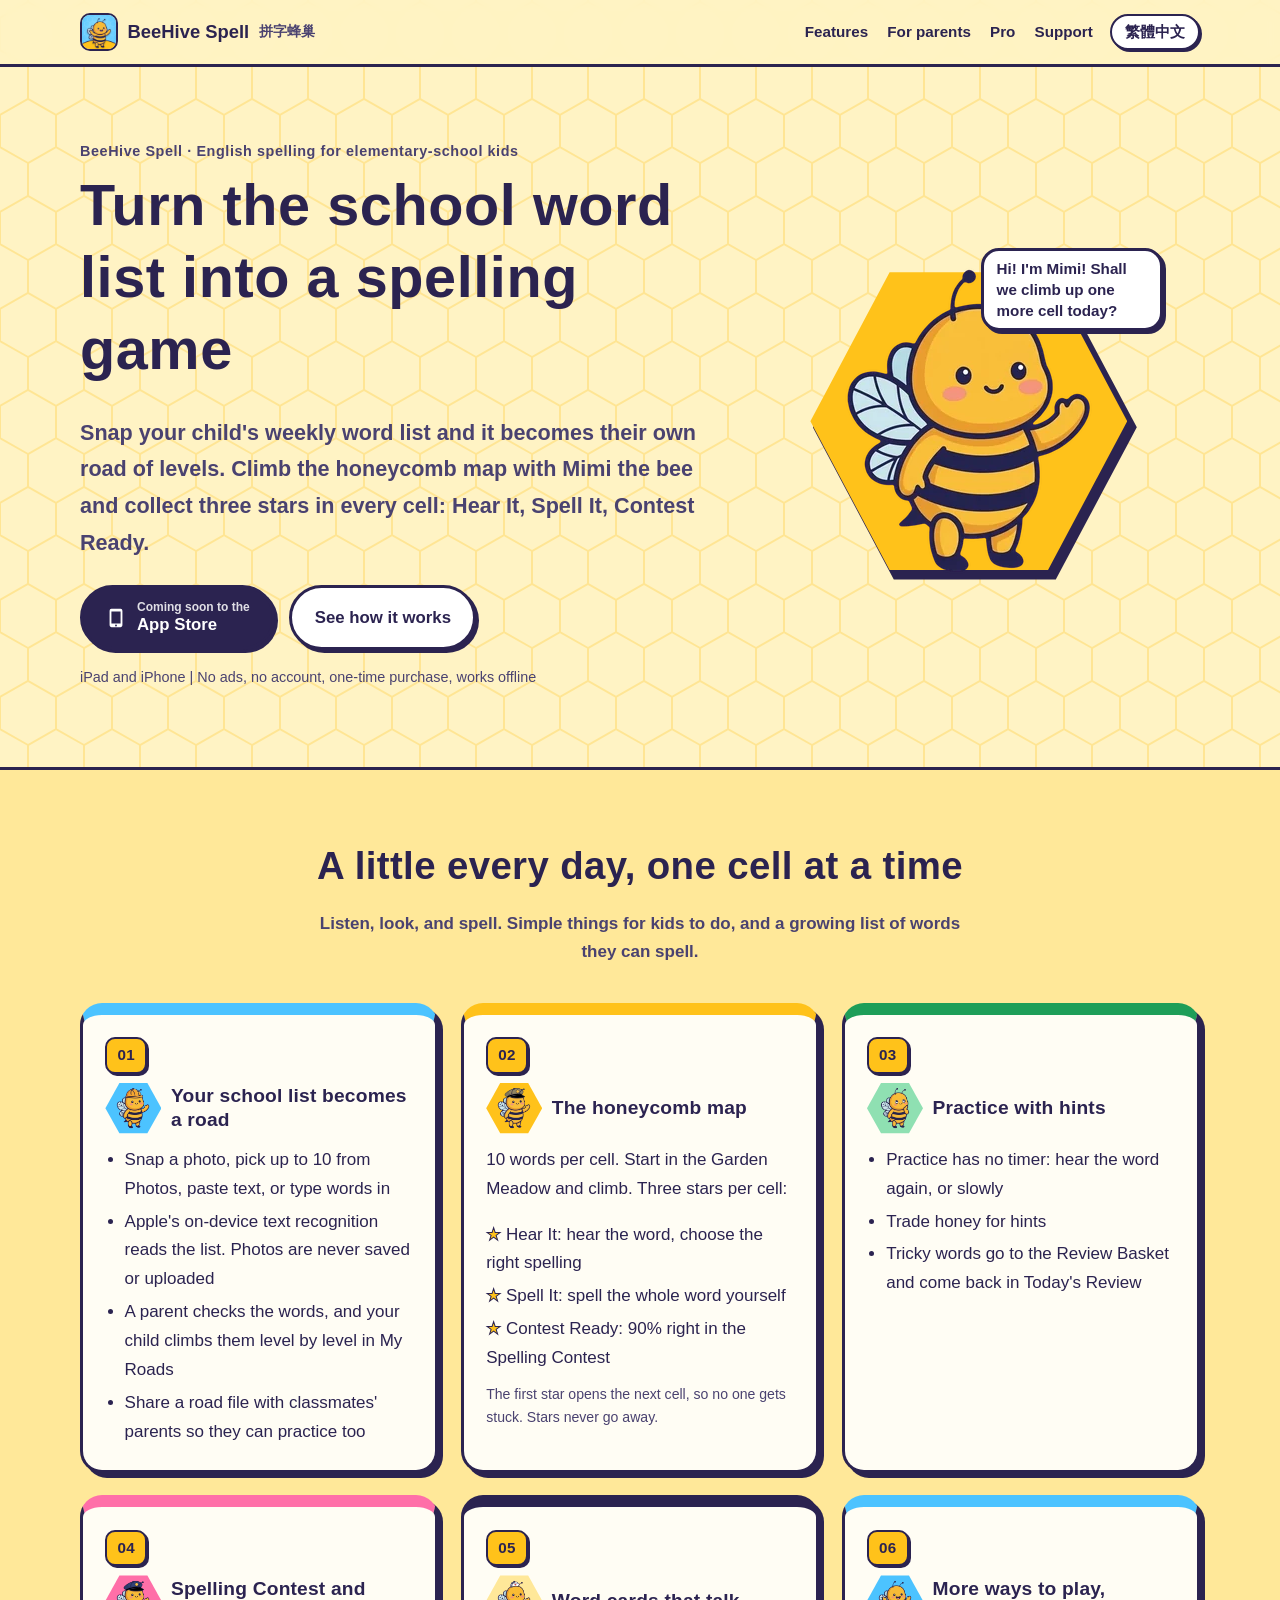
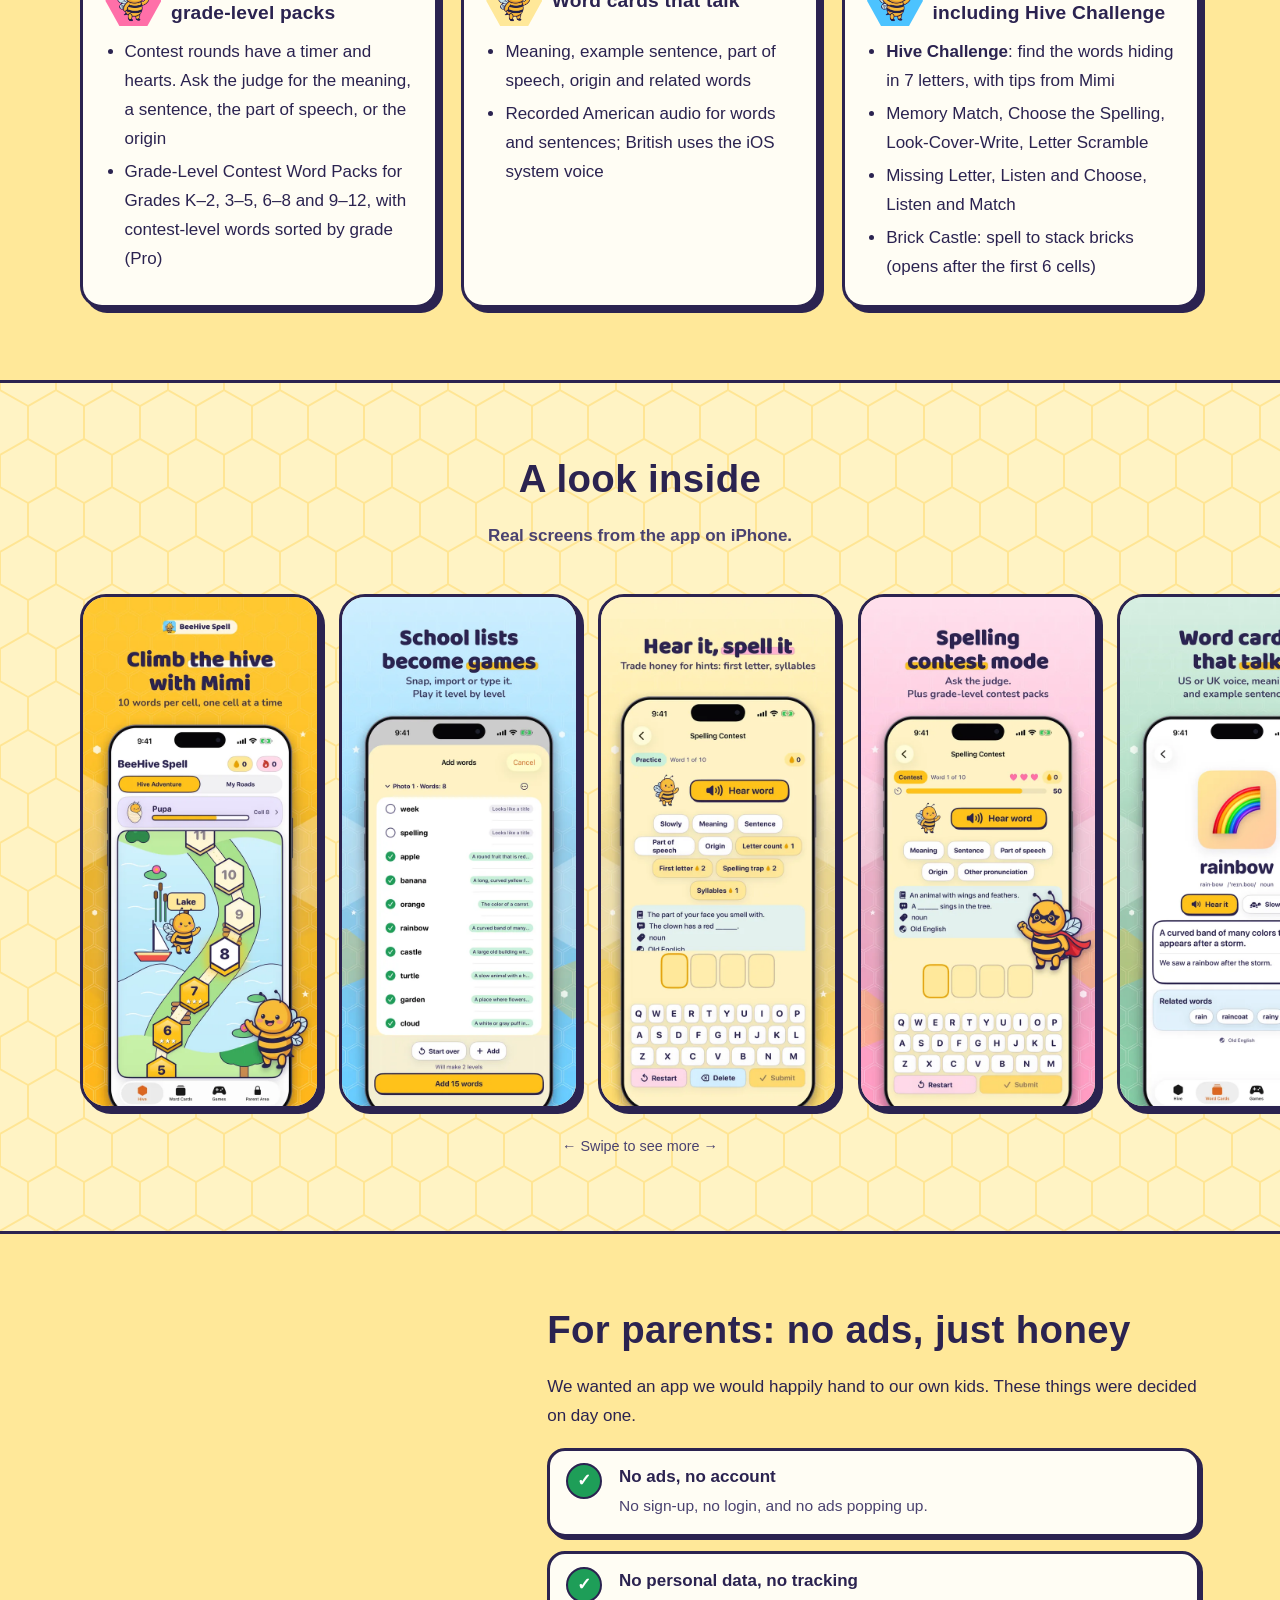
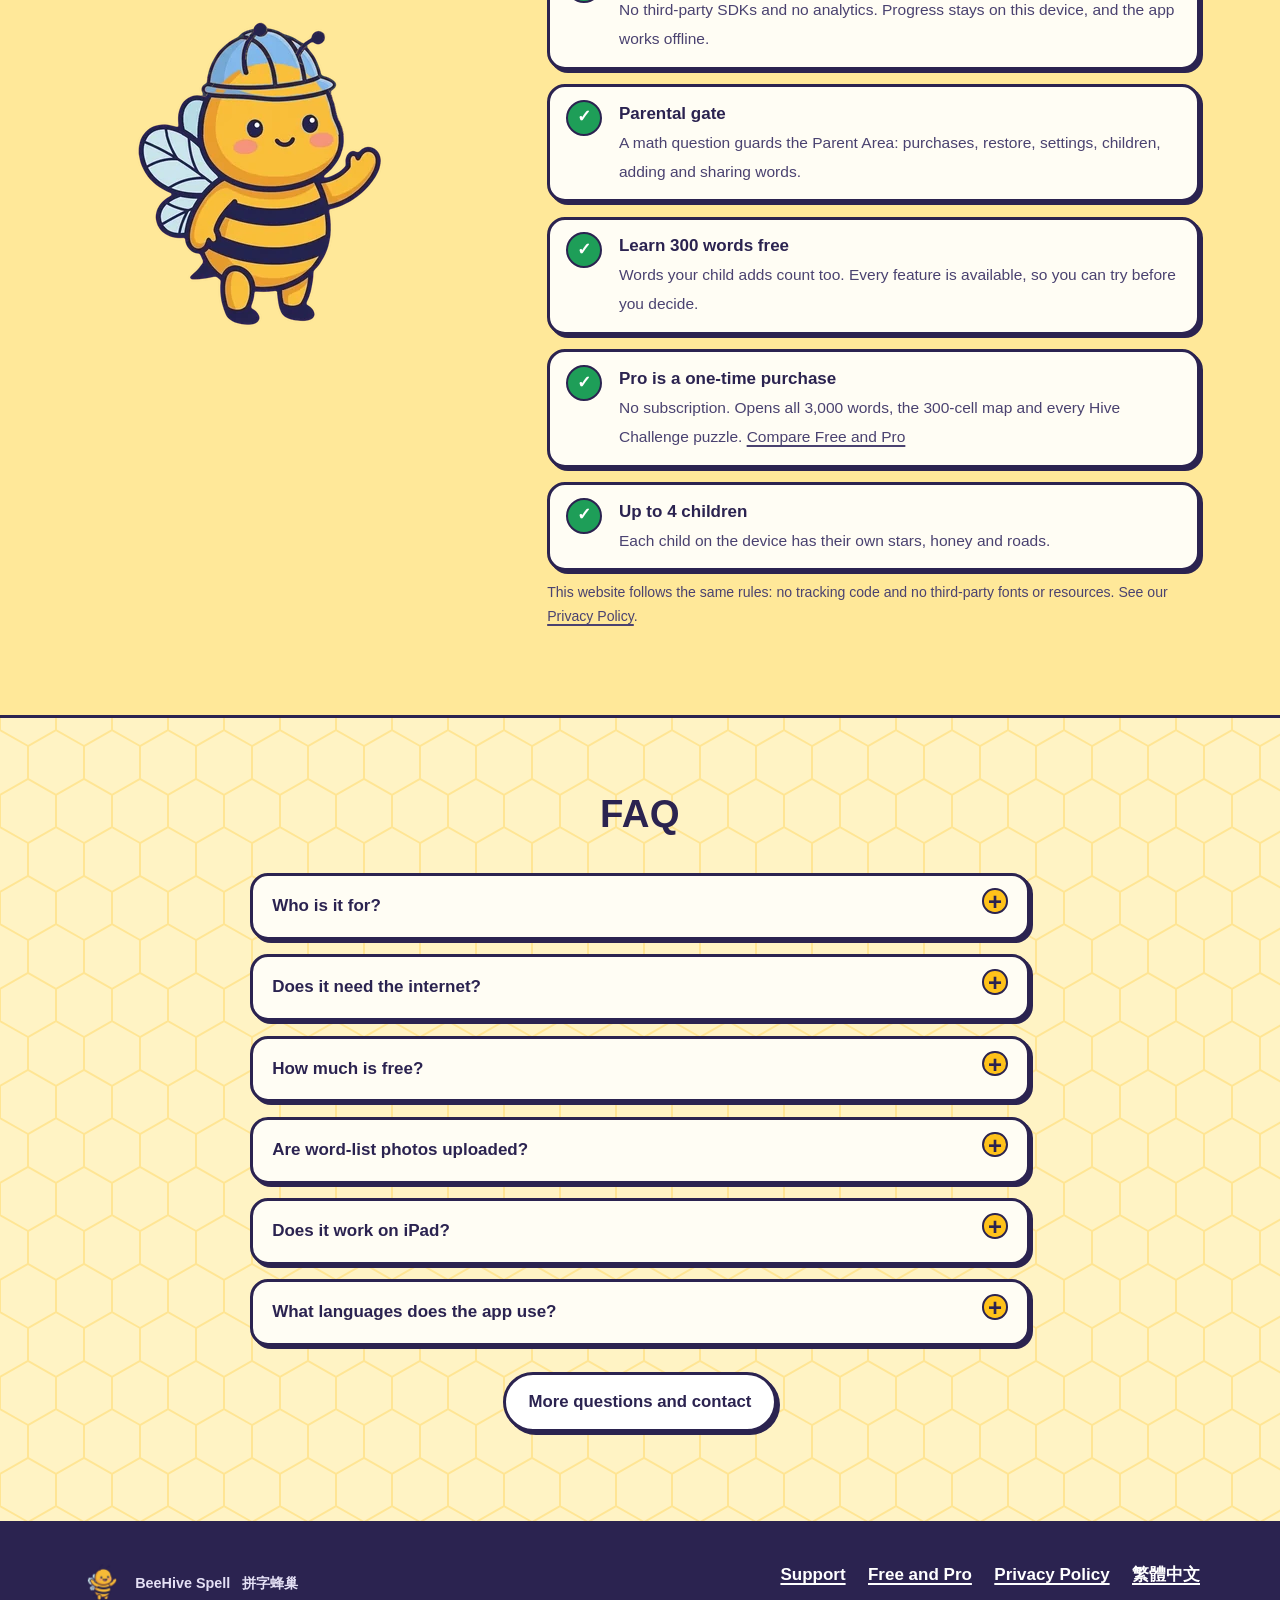
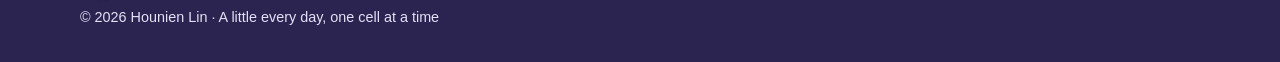
==== commit f8d7f307: "換成新版 App Store 截圖與 App icon" ====
--- a/en/index.html
+++ b/en/index.html
@@ -143,14 +143,14 @@
   </div>
   <!-- Source: app repo docs/appstore/final/en-US/iphone-6.9/, regenerate with tools/sync_assets.py; re-check alt text when the set changes -->
   <ul class="shots" aria-label="App screenshots, scroll sideways">
-    <li><img src="../assets/img/screenshots/en-US/01-climb-hive.webp" alt="The honeycomb map: climb with Mimi and earn bee titles" width="600" height="1304" loading="lazy"></li>
-    <li><img src="../assets/img/screenshots/en-US/02-scan-to-road.webp" alt="Snap your school list: words are read on the device, a parent checks, then play" width="600" height="1304" loading="lazy"></li>
-    <li><img src="../assets/img/screenshots/en-US/03-spelling-hints.webp" alt="Spelling practice: ask for meaning, sentence, part of speech or origin" width="600" height="1304" loading="lazy"></li>
-    <li><img src="../assets/img/screenshots/en-US/04-three-stars.webp" alt="Three stars per cell" width="600" height="1304" loading="lazy"></li>
-    <li><img src="../assets/img/screenshots/en-US/05-my-roads.webp" alt="My Roads: school words, one level at a time" width="600" height="1304" loading="lazy"></li>
-    <li><img src="../assets/img/screenshots/en-US/06-word-card.webp" alt="A word card that reads the word aloud" width="600" height="1304" loading="lazy"></li>
-    <li><img src="../assets/img/screenshots/en-US/07-practice-modes.webp" alt="The games screen with many ways to practice" width="600" height="1304" loading="lazy"></li>
-    <li><img src="../assets/img/screenshots/en-US/08-parent-gate.webp" alt="The parental gate in front of the Parent Area" width="600" height="1304" loading="lazy"></li>
+    <li><img src="../assets/img/screenshots/en-US/01-climb-hive.webp" alt="Climb the hive with Mimi: 10 words per cell, one cell at a time" width="600" height="1304" loading="lazy"></li>
+    <li><img src="../assets/img/screenshots/en-US/02-school-list.webp" alt="School lists become games: Snap, import or type it. Play it level by level" width="600" height="1304" loading="lazy"></li>
+    <li><img src="../assets/img/screenshots/en-US/03-spelling-hints.webp" alt="Hear it, spell it: Trade honey for hints: first letter, syllables" width="600" height="1304" loading="lazy"></li>
+    <li><img src="../assets/img/screenshots/en-US/04-spelling-contest.webp" alt="Spelling contest mode: Ask the judge. Plus grade-level contest packs" width="600" height="1304" loading="lazy"></li>
+    <li><img src="../assets/img/screenshots/en-US/05-word-card.webp" alt="Word cards that talk: US or UK voice, meanings and example sentences" width="600" height="1304" loading="lazy"></li>
+    <li><img src="../assets/img/screenshots/en-US/06-games.webp" alt="Play it another way: Hive Challenge, Memory Match, Letter Scramble" width="600" height="1304" loading="lazy"></li>
+    <li><img src="../assets/img/screenshots/en-US/07-three-stars.webp" alt="Earn stars and bee titles: Three stars per cell. Mimi grows as you climb" width="600" height="1304" loading="lazy"></li>
+    <li><img src="../assets/img/screenshots/en-US/08-parent-gate.webp" alt="Peace of mind for parents: No ads. No account. One-time buy. Parent gate." width="600" height="1304" loading="lazy"></li>
   </ul>
   <p class="shots-hint" aria-hidden="true">← Swipe to see more →</p>
 </section>
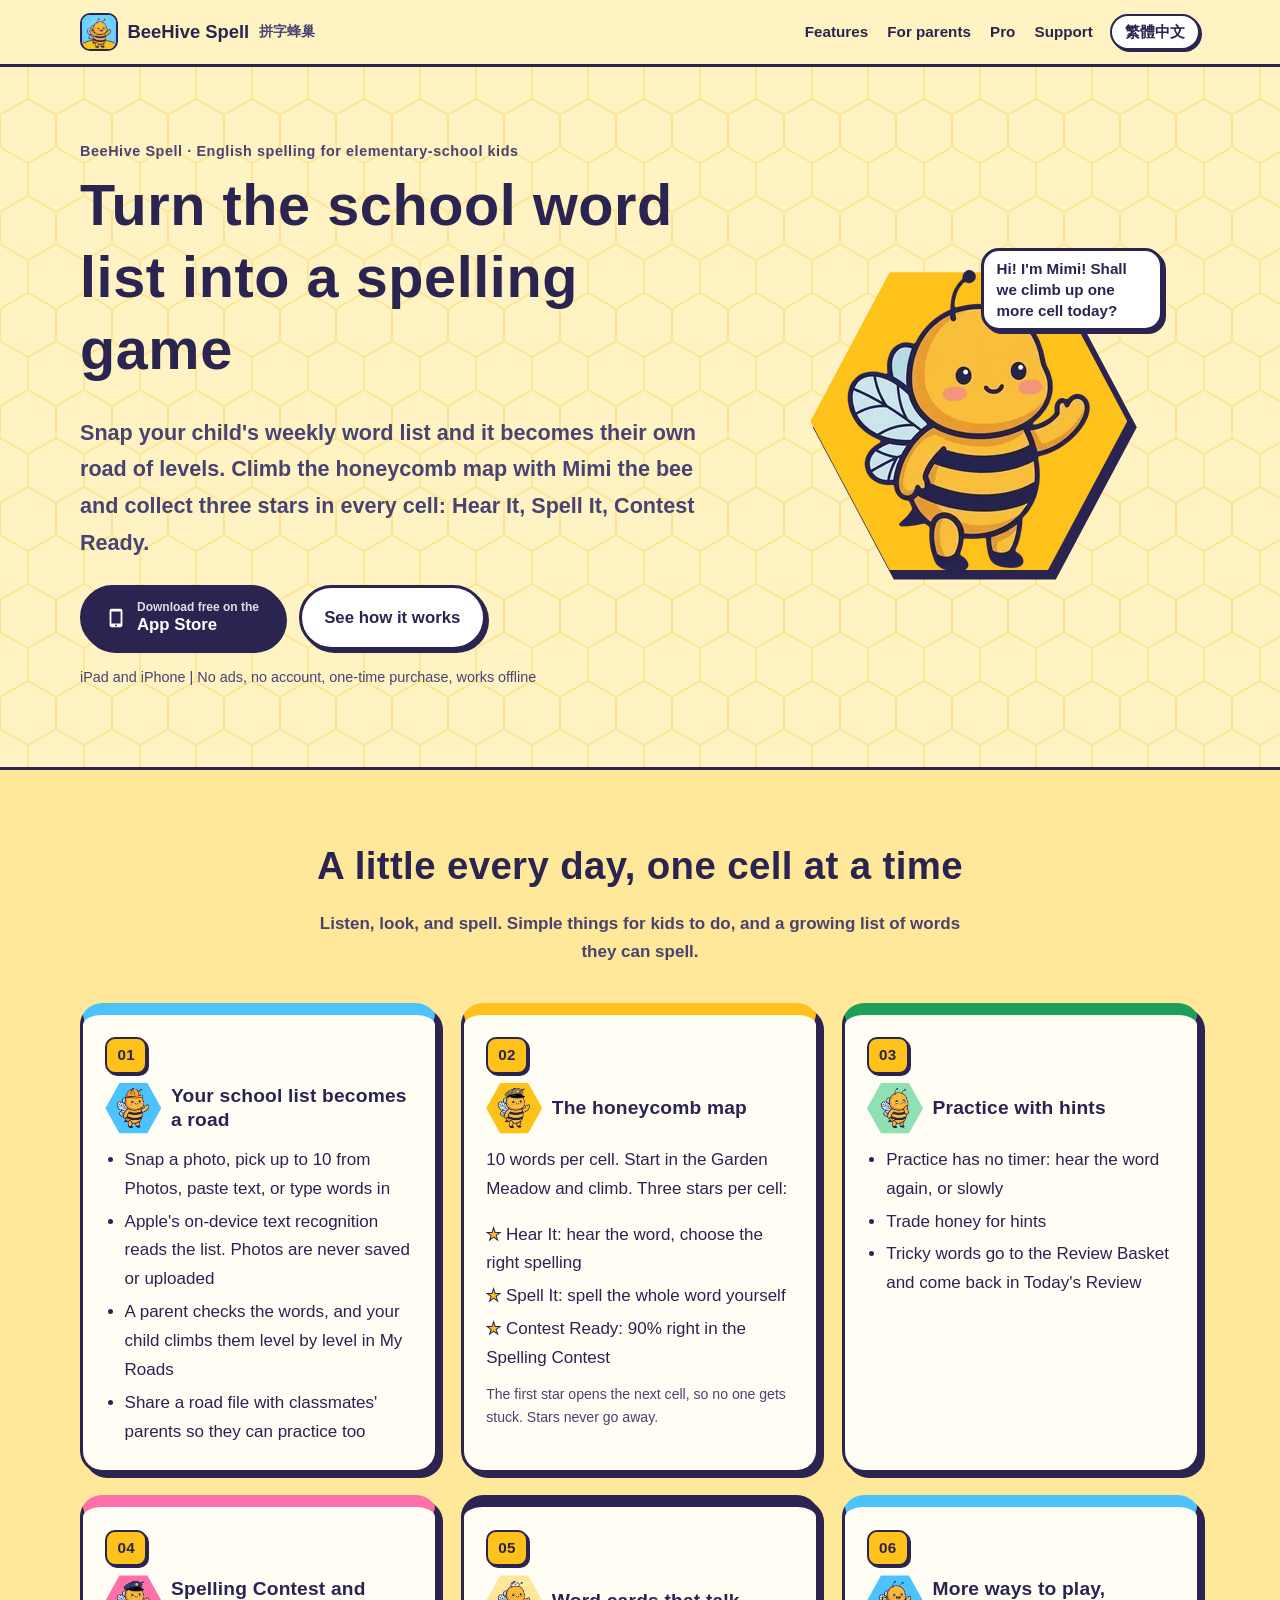
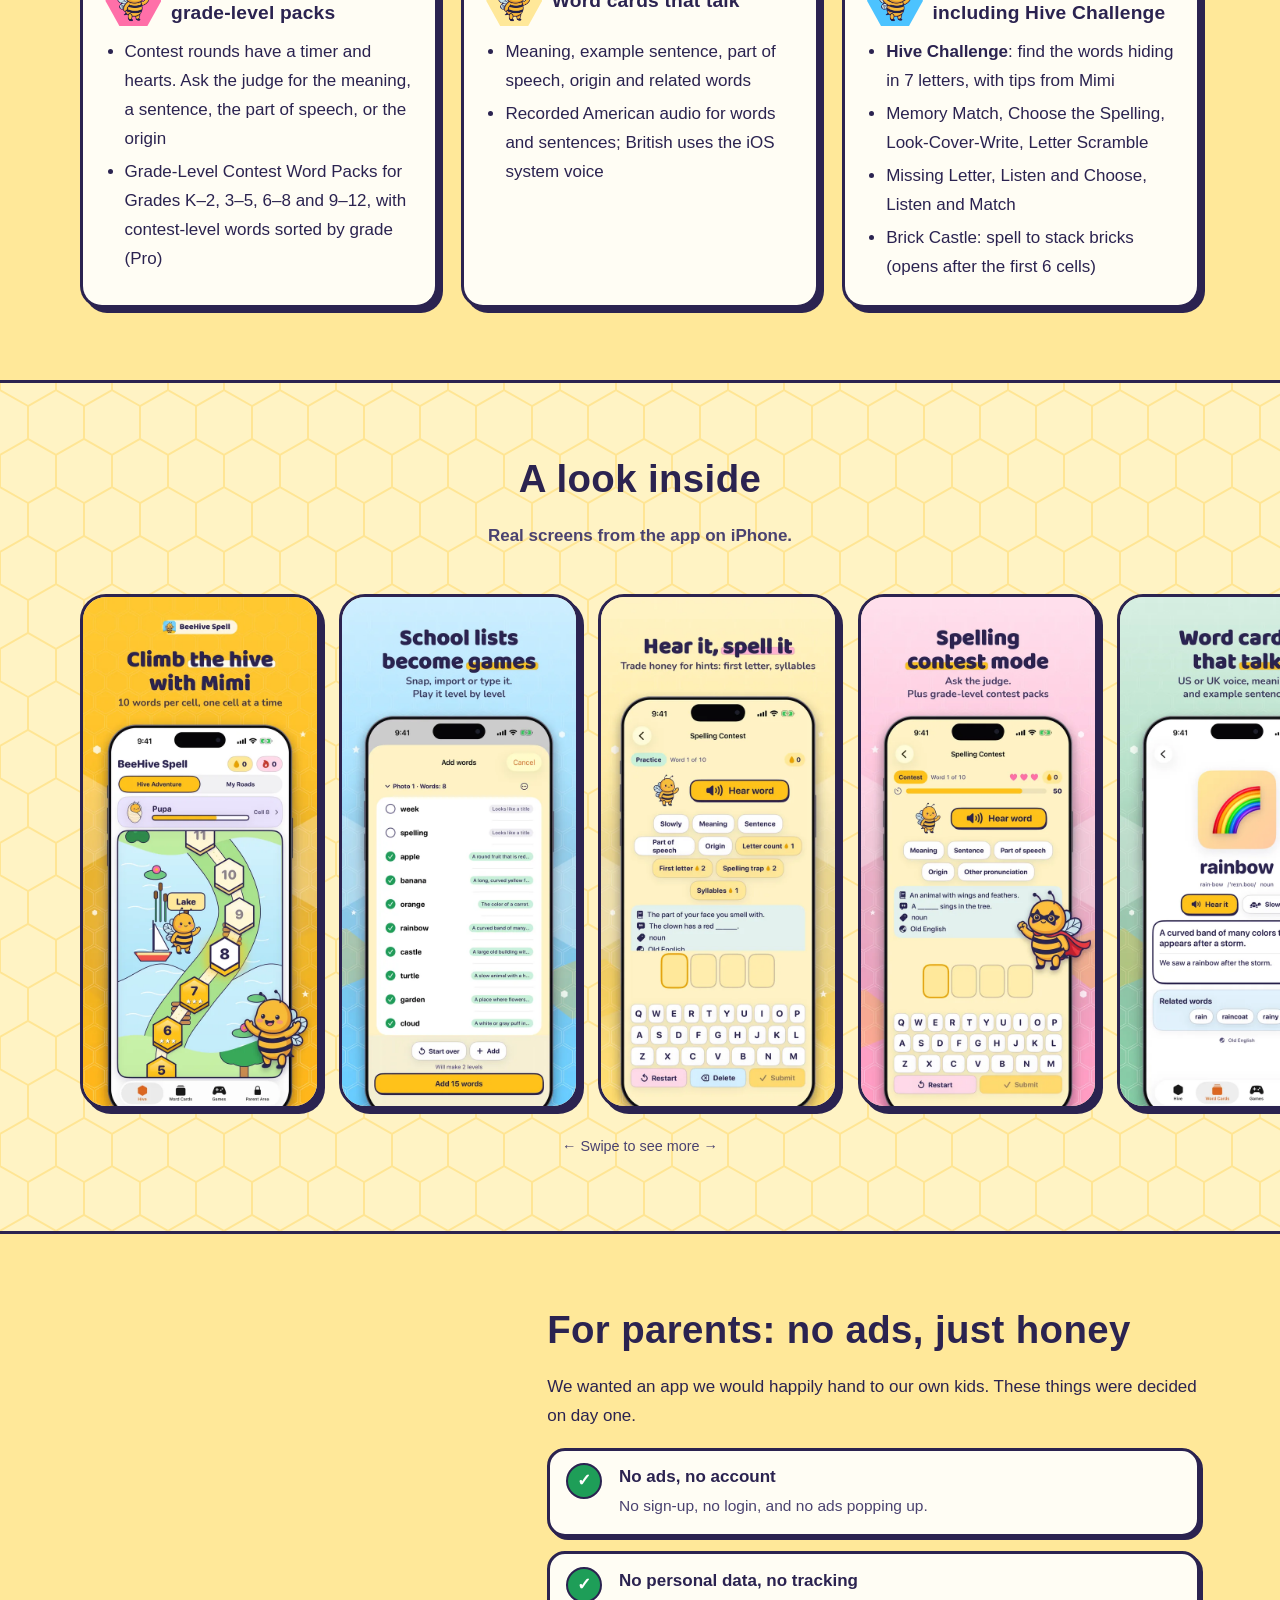
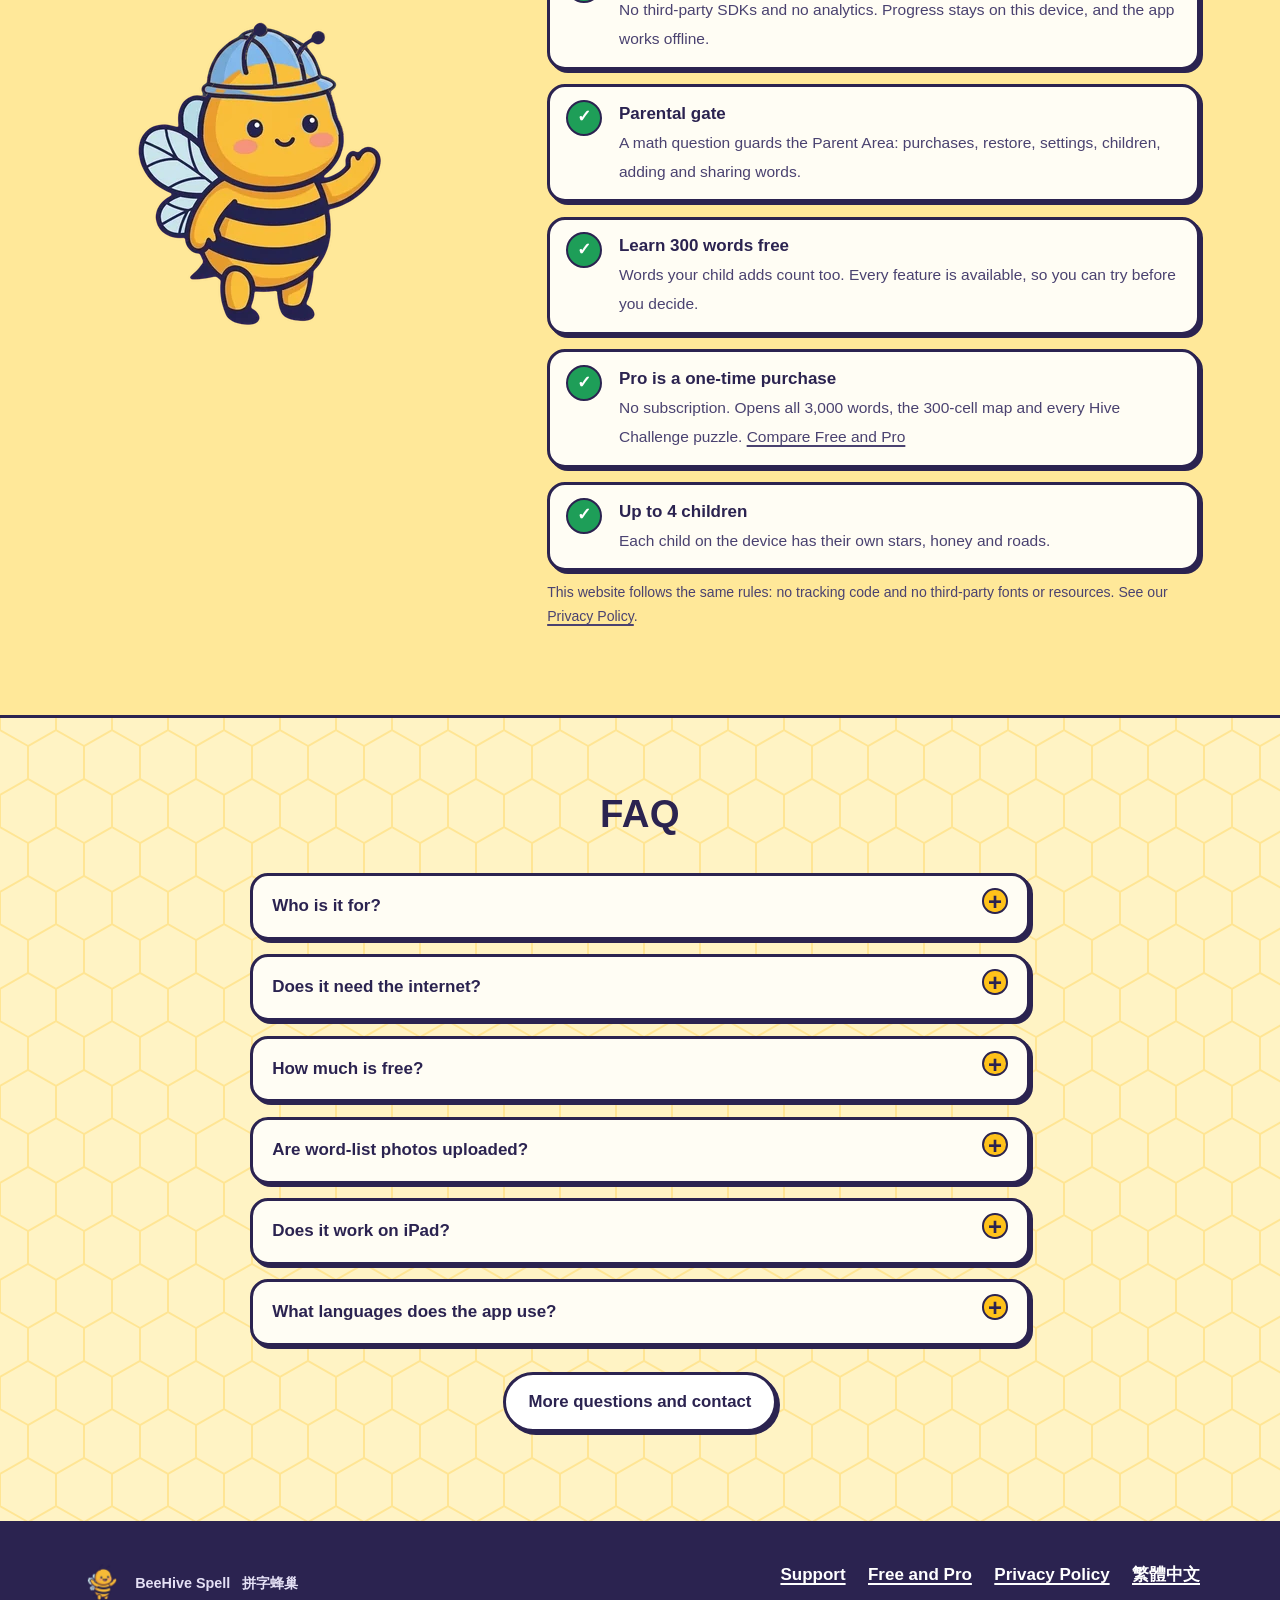
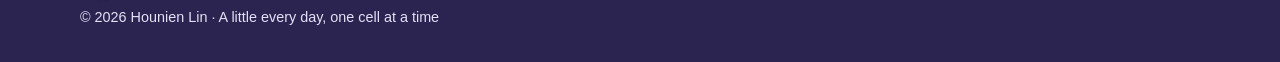
==== commit 57864cf3: "Link the App Store listing now that 1.0 is live Co-Authored-By: Claude Opus 5.5 <noreply@anthropic.c" ====
--- a/en/index.html
+++ b/en/index.html
@@ -45,12 +45,9 @@
       <h1 id="hero-title">Turn the school word list into a spelling game</h1>
       <p class="lede">Snap your child's weekly word list and it becomes their own road of levels. Climb the honeycomb map with Mimi the bee and collect three stars in every cell: Hear It, Spell It, Contest Ready.</p>
       <div class="hero-cta">
-        <!-- TODO(after launch): replace href with https://apps.apple.com/app/id<APP_ID>
-             and switch to the "Download on the App Store" badge from Apple's marketing resources
-             (download it into assets/img/; do not hot-link it from Apple's servers). -->
-        <a class="btn btn-store" href="#" aria-label="Coming soon to the App Store">
+        <a class="btn btn-store" href="https://apps.apple.com/app/id6832185884" aria-label="Download free on the App Store">
           <svg viewBox="0 0 24 24" aria-hidden="true"><path d="M7 2h10a2 2 0 0 1 2 2v16a2 2 0 0 1-2 2H7a2 2 0 0 1-2-2V4a2 2 0 0 1 2-2zm0 3v13h10V5H7zm5 14.2a1 1 0 1 0 0 2 1 1 0 0 0 0-2z"/></svg>
-          <span><small>Coming soon to the</small>App Store</span>
+          <span><small>Download free on the</small>App Store</span>
         </a>
         <a class="btn btn-ghost" href="#features">See how it works</a>
       </div>
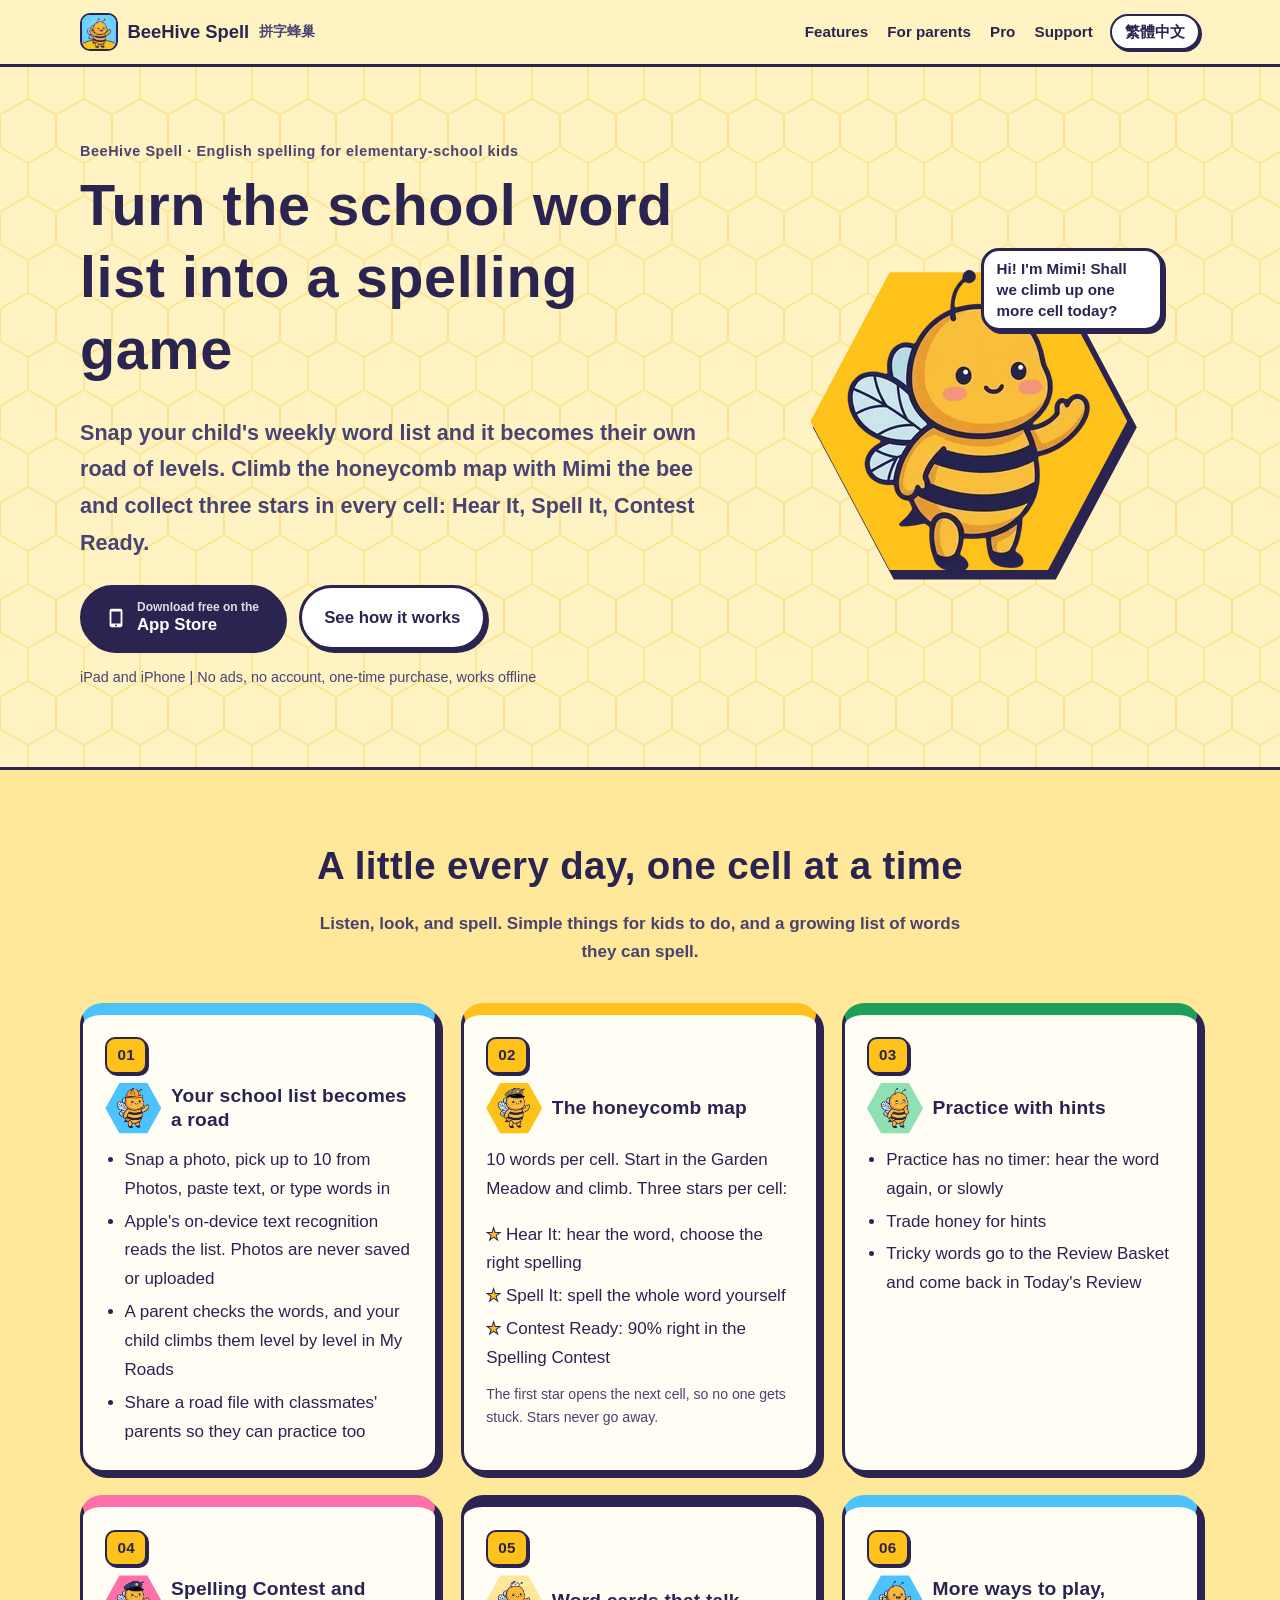
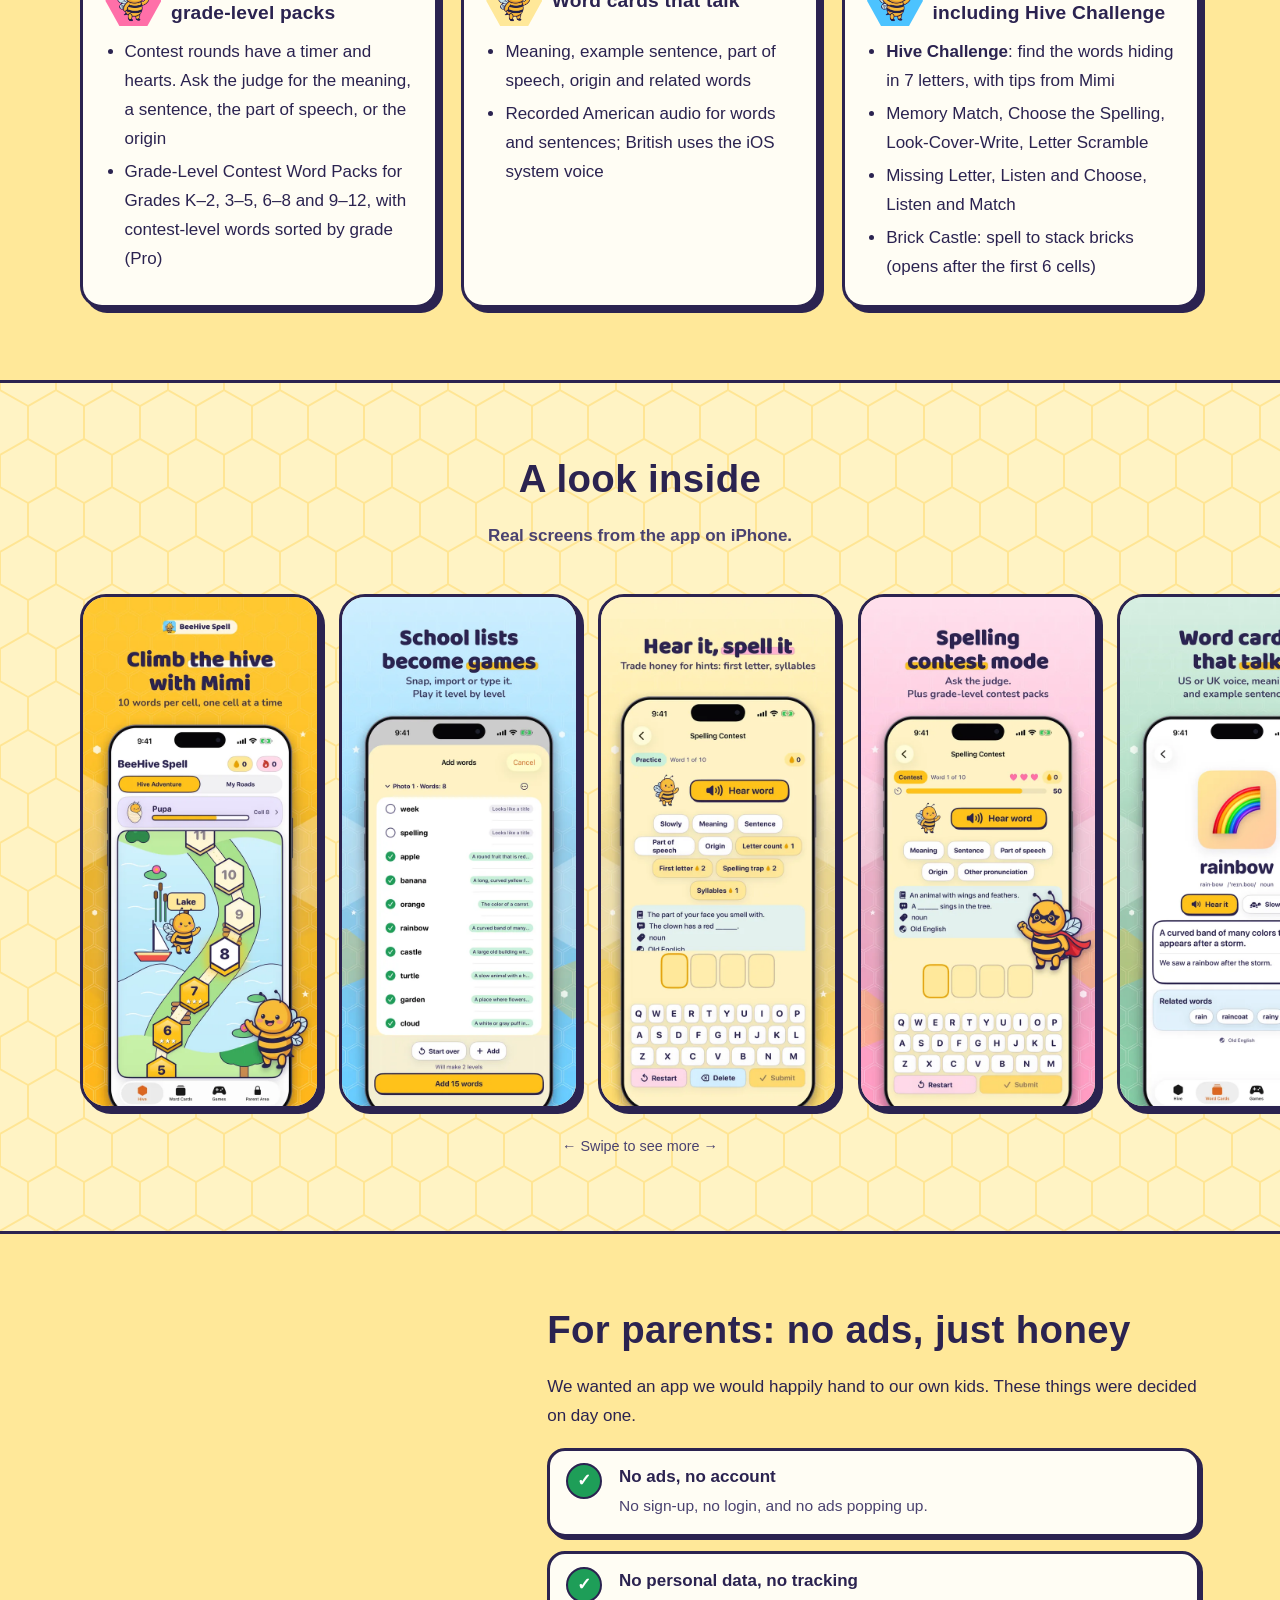
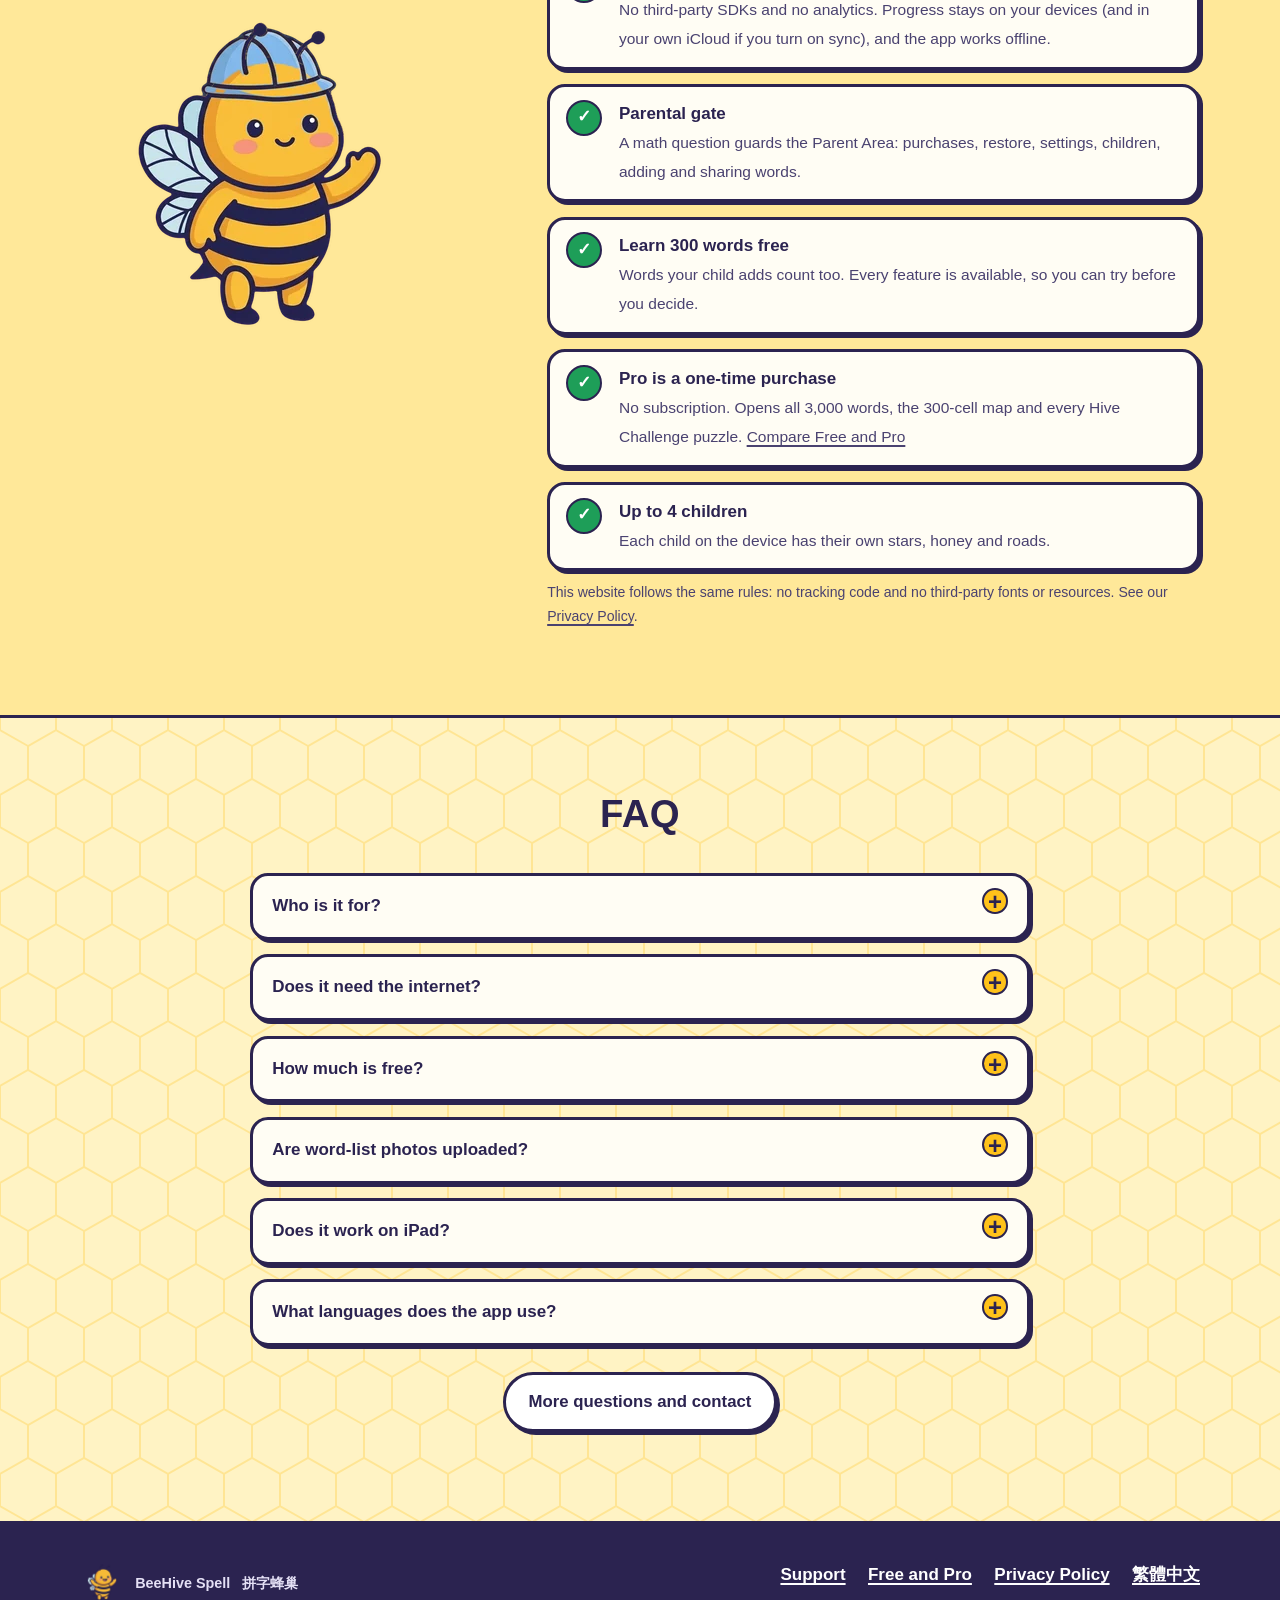
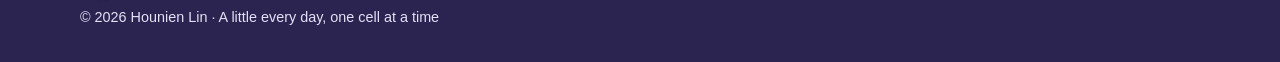
==== commit 229529e9: "Privacy, support and home pages: iCloud sync for 1.1 Co-Authored-By: Claude Opus 5.5 <noreply@anthro" ====
--- a/en/index.html
+++ b/en/index.html
@@ -162,7 +162,7 @@
       <p>We wanted an app we would happily hand to our own kids. These things were decided on day one.</p>
       <ul class="checks">
         <li><div><strong>No ads, no account</strong><span>No sign-up, no login, and no ads popping up.</span></div></li>
-        <li><div><strong>No personal data, no tracking</strong><span>No third-party SDKs and no analytics. Progress stays on this device, and the app works offline.</span></div></li>
+        <li><div><strong>No personal data, no tracking</strong><span>No third-party SDKs and no analytics. Progress stays on your devices (and in your own iCloud if you turn on sync), and the app works offline.</span></div></li>
         <li><div><strong>Parental gate</strong><span>A math question guards the Parent Area: purchases, restore, settings, children, adding and sharing words.</span></div></li>
         <li><div><strong>Learn 300 words free</strong><span>Words your child adds count too. Every feature is available, so you can try before you decide.</span></div></li>
         <li><div><strong>Pro is a one-time purchase</strong><span>No subscription. Opens all 3,000 words, the 300-cell map and every Hive Challenge puzzle. <a href="pro.html">Compare Free and Pro</a></span></div></li>
